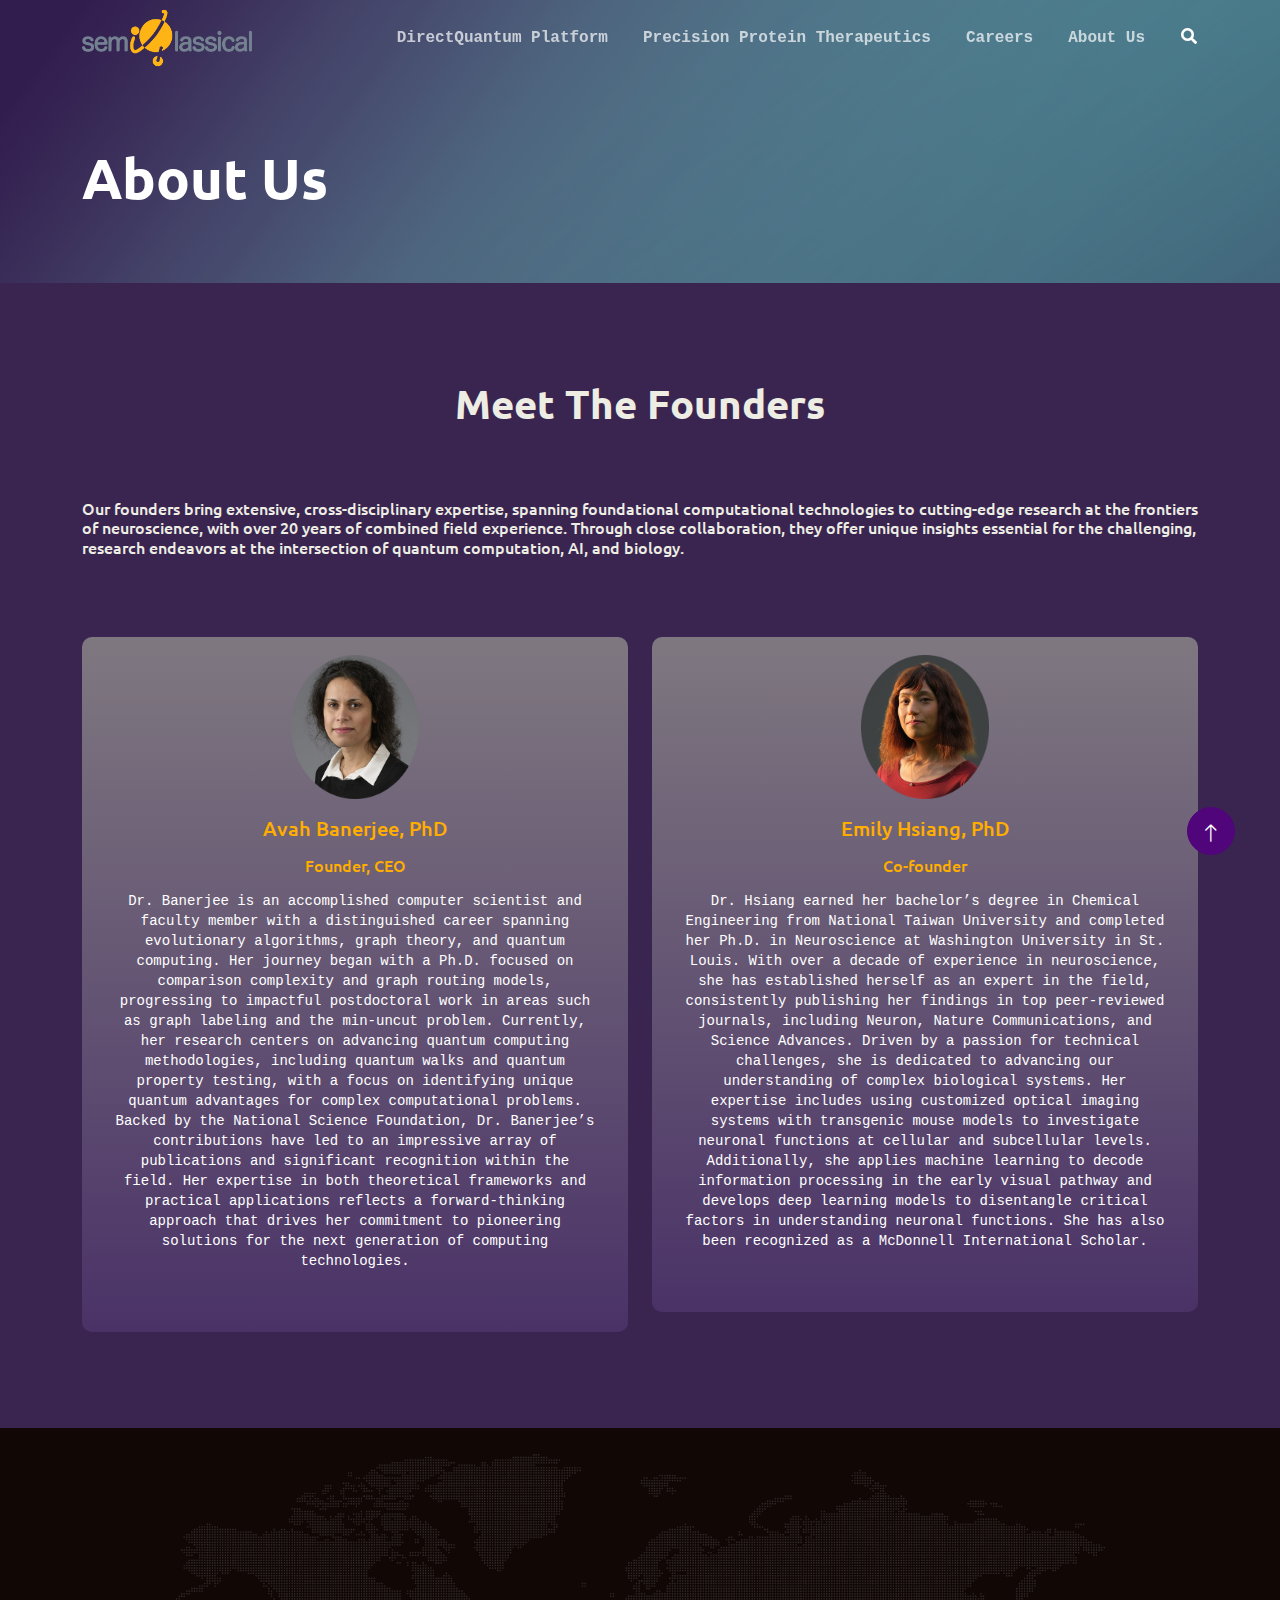
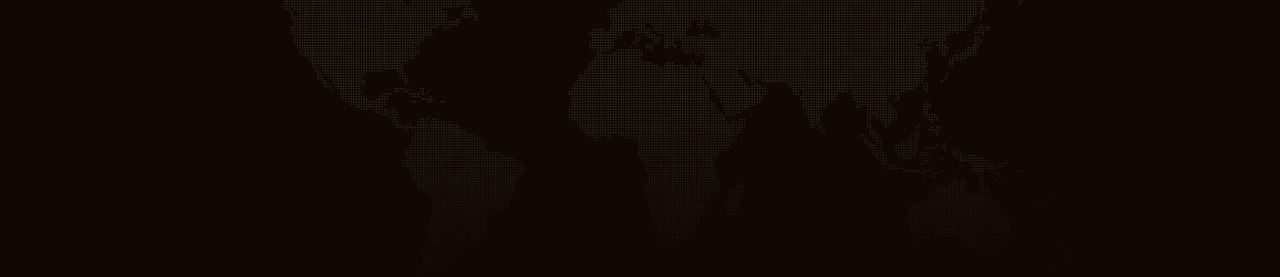
==== about-us.html @ e27726b1 "many changes" ====
<!DOCTYPE html>
<html lang="en">

<head>
    <meta charset="utf-8">
    <title>semiqlassical - about us</title>
    <meta content="width=device-width, initial-scale=1.0" name="viewport">
    <meta content="" name="keywords">
    <meta content="" name="description">

    <!-- Favicon -->
    <link href="img/favicon.ico" rel="icon">

    <!-- Google Web Fonts -->
    <link rel="preconnect" href="https://fonts.googleapis.com">
    <link rel="preconnect" href="https://fonts.gstatic.com" crossorigin>
    <link href="https://fonts.googleapis.com/css2?family=Open+Sans:wght@400;600&family=Ubuntu:wght@500;700&display=swap"
        rel="stylesheet">

    <!-- Icon Font Stylesheet -->
    <link href="https://cdnjs.cloudflare.com/ajax/libs/font-awesome/5.10.0/css/all.min.css" rel="stylesheet">
    <link href="https://cdn.jsdelivr.net/npm/bootstrap-icons@1.4.1/font/bootstrap-icons.css" rel="stylesheet">

    <!-- Libraries Stylesheet -->
    <link href="lib/animate/animate.min.css" rel="stylesheet">
    <link href="lib/owlcarousel/assets/owl.carousel.min.css" rel="stylesheet">

    <!-- Customized Bootstrap Stylesheet -->
    <link href="css/bootstrap.min.css" rel="stylesheet">

    <!-- Template Stylesheet -->
    <link href="css/style.css" rel="stylesheet">
    <link href="css/custom.css" rel="stylesheet">
</head>

<body>
    <!-- Spinner Start -->
    <div id="spinner"
        class="show bg-white position-fixed translate-middle w-100 vh-100 top-50 start-50 d-flex align-items-center justify-content-center">
        <div class="spinner-grow text-primary" style="width: 3rem; height: 3rem;" role="status">
            <span class="sr-only">Loading...</span>
        </div>
    </div>
    <!-- Spinner End -->


    <!-- Navbar Start -->
    <div class="container-fluid sticky-top">
        <div class="container navbar-contain-padding">
            <nav class="navbar navbar-expand-lg navbar-dark p-0">
                <a href="index.html" class="navbar-brand">
                    <img src="img/logo.png" alt="Brand Logo" style="height: 80px;">
                </a>
                <button type="button" class="navbar-toggler ms-auto me-0" data-bs-toggle="collapse"
                    data-bs-target="#navbarCollapse">
                    <span class="navbar-toggler-icon"></span>
                </button>
                <div class="collapse navbar-collapse" id="navbarCollapse">
                    <div class="navbar-nav ms-auto">
                        <a href="directquantum-platform.html" class="nav-item nav-link">DirectQuantum Platform</a>
                        <a href="ppt.html" class="nav-item nav-link">Precision Protein Therapeutics</a>
                        <a href="careers.html" class="nav-item nav-link">Careers</a>
                        <a href="about-us.html" class="nav-item nav-link">About Us</a>
                    </div>
                    <butaton type="button" class="btn text-white p-0 d-none d-lg-block" data-bs-toggle="modal"
                        data-bs-target="#searchModal"><i class="fa fa-search"></i></butaton>
                </div>
            </nav>
        </div>
    </div>
    <!-- Navbar End -->


    <!-- Hero Start -->
    <div class="container-fluid pt-5 bg-primary hero-header">
        <div class="container pt-5">
            <div class="row g-5 pt-5">
                <div class="col-lg-6 align-self-center text-center text-lg-start mb-lg-5">
                    <h1 class="display-4 text-white mb-4 animated slideInRight">About Us</h1>
                    <!--<nav aria-label="breadcrumb">
                        <ol class="breadcrumb justify-content-center justify-content-lg-start mb-0">
                            <li class="breadcrumb-item"><a class="text-white" href="#">Home</a></li>
                            <li class="breadcrumb-item"><a class="text-white" href="#">Pages</a></li>
                            <li class="breadcrumb-item text-white active" aria-current="page">About Us</li>
                        </ol>
                    </nav>-->
                </div>
                
                <!--<div class="col-lg-6 align-self-end text-center text-lg-end">
                    <img class="img-fluid" src="img/hero-img.png" alt="" style="max-height: 300px;">
                </div>-->
                
            </div>
        </div>
    </div>
    <!-- Hero End -->

    


    <!-- Full Screen Search Start -->
    <div class="modal fade" id="searchModal" tabindex="-1">
        <div class="modal-dialog modal-fullscreen">
            <div class="modal-content" style="background: rgba(20, 24, 62, 0.7);">
                <div class="modal-header border-0">
                    <button type="button" class="btn btn-square bg-white btn-close" data-bs-dismiss="modal"
                        aria-label="Close"></button>
                </div>
                <div class="modal-body d-flex align-items-center justify-content-center">
                    <div class="input-group" style="max-width: 600px;">
                        <input type="text" class="form-control bg-transparent border-light p-3"
                            placeholder="Type search keyword">
                        <button class="btn btn-light px-4"><i class="bi bi-search"></i></button>
                    </div>
                </div>
            </div>
        </div>
    </div>
    <!-- Full Screen Search End -->

    <!--
    <div class="container-fluid bg-primary py-5">
        <div class="container">
            <div class="row g-5 align-items-center">
                <h1 class="text-white mb-4">Let's subscribe the newsletter</h1>
            </div>
        </div> 
    </div>
    -->


    <!-- About Start 
    <div class="container-fluid bg-light py-5">
        <div class="container py-5">
            <div class="row g-5 align-items-center">
                <h1 class="text-black mb-4 text-intro-align-center">Meet The Founders</h1>
                <p class="mb-4">Our founders bring extensive, cross-disciplinary expertise, spanning foundational computational technologies to cutting-edge research at the frontiers of neuroscience, with over 20 years of combined field experience. Through close collaboration, they offer unique insights essential for the challenging, research endeavors at the intersection of quantum computation, AI, and biology.</p>
            </div>
            <div class="row g-5 align-items-center">
                    <div class="col-lg-6 wow fadeIn " data-wow-delay="0.2s">
                        <div class="team-item text-md-center rounded bg-white about-us-padding">
                            <img class="img-fluid rounded-circle p-5 img-max-width" src="img/ab.jpg">
                            <h5 class="mb-0">Avah Banerjee, PhD</h5>
                            <h6 class="mb-0">Founder & CEO <br></h6>
                            <p><br>Dr. Banerjee is an accomplished computer scientist and faculty member with a distinguished career spanning evolutionary algorithms, graph theory, and quantum computing. Her journey began with a Ph.D. focused on comparison complexity and graph routing models, progressing to impactful postdoctoral work in areas such as graph labeling and the min-uncut problem. Currently, her research centers on advancing quantum computing methodologies, including quantum walks and quantum property testing, with a focus on identifying unique quantum advantages for complex computational problems. Backed by the National Science Foundation, Dr. Banerjee’s contributions have led to an impressive array of publications and significant recognition within the field. Her expertise in both theoretical frameworks and practical applications reflects a forward-thinking approach that drives her commitment to pioneering solutions for the next generation of computing technologies.<br><br></p>
                        </div>
                    </div>
                    <div class="col-lg-6 wow fadeIn " data-wow-delay="0.2s">
                        <div class="team-item text-md-center rounded bg-white about-us-padding">
                            <img class="img-fluid rounded-circle p-5 img-max-width" src="img/eh.jpg" alt="">
                            <h5 class="mb-0">Emily Hsiang, PhD </h5>
                            <h6 class="mb-0">Co-founder<br> </h6>
                            <p><br>Dr. Hsiang earned her bachelor’s degree in Chemical Engineering from National Taiwan University and completed her Ph.D. in Neuroscience at Washington University in St. Louis. With over a decade of experience in neuroscience, she has established herself as an expert in the field, consistently publishing her findings in top peer-reviewed journals, including Neuron, Nature Communications, and Science Advances. Driven by a passion for technical challenges, she is dedicated to advancing our understanding of complex biological systems. Her expertise includes using customized optical imaging systems with transgenic mouse models to investigate neuronal functions at cellular and subcellular levels. Additionally, she applies machine learning to decode information processing in the early visual pathway and develops deep learning models to disentangle critical factors in understanding neuronal functions. She has also been recognized as a McDonnell International Scholar. <br><br></p>
                        </div>
                    </div>
                <div class="col-md-7 wow fadeIn" data-wow-delay="0.5s">
                    <div class="btn btn-sm border rounded-pill text-primary px-3 mb-3">About Us</div>
                    <h1 class="mb-4">      <br> <br></h1>
                    <p class="mb-4">Dr. Banerjee is an accomplished computer scientist and faculty member with a distinguished career spanning evolutionary algorithms, graph theory, and quantum computing. Her journey began with a Ph.D. focused on comparison complexity and graph routing models, progressing to impactful postdoctoral work in areas such as graph labeling and the min-uncut problem. Currently, her research centers on advancing quantum computing methodologies, including quantum walks and quantum property testing, with a focus on identifying unique quantum advantages for complex computational problems. Backed by the National Science Foundation, Dr. Banerjee’s contributions have led to an impressive array of publications and significant recognition within the field. Her expertise in both theoretical frameworks and practical applications reflects a forward-thinking approach that drives her commitment to pioneering solutions for the next generation of computing technologies.</p>
                    <p class="mb-4">Aliqu diam amet diam et eos labore. Clita erat ipsum et lorem et sit, sed stet no
                        labore lorem sit. Sanctus clita duo justo et tempor.</p>
                   
                    <div class="row g-3">
                        <div class="col-sm-6">
                            <h6 class="mb-3"><i class="fa fa-check text-primary me-2"></i>Award Winning</h6>
                            <h6 class="mb-0"><i class="fa fa-check text-primary me-2"></i>Professional Staff</h6>
                        </div>
                        <div class="col-sm-6">
                            <h6 class="mb-3"><i class="fa fa-check text-primary me-2"></i>24/7 Support</h6>
                            <h6 class="mb-0"><i class="fa fa-check text-primary me-2"></i>Fair Prices</h6>
                        </div>
                    </div>
                    <div class="d-flex align-items-center mt-4">
                        <a class="btn btn-primary rounded-pill px-4 me-3" href="">Read More</a>
                        <a class="btn btn-outline-primary btn-square me-3" href=""><i class="fab fa-facebook-f"></i></a>
                        <a class="btn btn-outline-primary btn-square me-3" href=""><i class="fab fa-twitter"></i></a>
                        <a class="btn btn-outline-primary btn-square me-3" href=""><i class="fab fa-instagram"></i></a>
                        <a class="btn btn-outline-primary btn-square" href=""><i class="fab fa-linkedin-in"></i></a>
                    </div>
                    
                </div>
            </div>
            
            <div class="row g-5 align-items-center margin-box-top">
                <div class="col-md-3 align-self-end text-center text-md-center wow fadeIn team-item rounded bg-white" data-wow-delay="0.5s">
                <div class="col-md-5 wow fadeIn team-item text-md-center rounded bg-white" data-wow-delay="0.2s">
                    <div class="">
                        <img class="img-fluid rounded-circle p-4 img-max-width" src="img/eh.jpg" alt="">
                        <h5 class="mb-0">Emily Hsiang, PhD </h5>
                        <h6 class="mb-0">Founder<br> </h6>
                        <small><br>Dr. Hsiang earned her bachelor’s degree in Chemical Engineering from National Taiwan University and completed her Ph.D. in Neuroscience at Washington University in St. Louis. With over a decade of experience in neuroscience, she has established herself as an expert in the field, consistently publishing her findings in top peer-reviewed journals, including Neuron, Nature Communications, and Science Advances. Driven by a passion for technical challenges, she is dedicated to advancing our understanding of complex biological systems. Her expertise includes using customized optical imaging systems with transgenic mouse models to investigate neuronal functions at cellular and subcellular levels. Additionally, she applies machine learning to decode information processing in the early visual pathway and develops deep learning models to disentangle critical factors in understanding neuronal functions. She has also been recognized as a McDonnell International Scholar. <br><br></small>
                    </div>
                </div>
                
                <div class="col-md-7 align-self-center mb-md-5 pb-md-5 wow fadeIn" data-wow-delay="0.3s">
                    <h1 class="mb-4">We're Best in AI Industry with 10 Years of Experience</h1>
                    <p class="mb-4">Dr. Hsiang earned her bachelor’s degree in Chemical Engineering from National Taiwan University and completed her Ph.D. in Neuroscience at Washington University in St. Louis. With over a decade of experience in neuroscience, she has established herself as an expert in the field, consistently publishing her findings in top peer-reviewed journals, including Neuron, Nature Communications, and Science Advances. Driven by a passion for technical challenges, she is dedicated to advancing our understanding of complex biological systems. Her expertise includes using customized optical imaging systems with transgenic mouse models to investigate neuronal functions at cellular and subcellular levels. Additionally, she applies machine learning to decode information processing in the early visual pathway and develops deep learning models to disentangle critical factors in understanding neuronal functions. She has also been recognized as a McDonnell International Scholar.</p>
                </div>
            </div>
        </div>
    </div>
     About End -->


    <!-- Feature Start
    <div class="container-fluid bg-primary bg-light py-5">
        <div class="container py-5">
            <div class="row g-5 align-items-center">
                <div class="col-md-3 align-self-end text-center text-md-center wow fadeIn team-item rounded bg-white" data-wow-delay="0.5s">
                <div class="col-md-3 wow fadeIn team-item text-md-center rounded bg-white" data-wow-delay="0.2s">
                    <div class="">
                        <img class="img-fluid rounded-circle p-4 img-max-width" src="img/eh.jpg" alt="">
                        <h5 class="mb-0">Emily Hsiang</h5>
                        <small>Founder </small>
                    </div>
                </div>
                <div class="col-md-7 align-self-center mb-md-5 pb-md-5 wow fadeIn" data-wow-delay="0.3s">
                    <h1 class="mb-4">We're Best in AI Industry with 10 Years of Experience</h1>
                    <p class="mb-4">Aliqu diam amet diam et eos labore. Clita erat ipsum et lorem et sit, sed
                        stet no labore lorem sit. Sanctus clita duo justo et tempor</p>
                    
                    <div class="d-flex align-items-center text-white mb-3">
                        <div class="btn-sm-square bg-white text-primary rounded-circle me-3">
                            <i class="fa fa-check"></i>
                        </div>
                        <span>Diam dolor diam ipsum et tempor sit</span>
                    </div>
                    <div class="row g-4 pt-3">
                        <div class="col-sm-6">
                            <div class="d-flex rounded p-3" style="background: rgba(256, 256, 256, 0.1);">
                                <i class="fa fa-home fa-3x text-white"></i>
                                <div class="ms-3">
                                    <h2 class="text-white mb-0" data-toggle="counter-up">9999</h2>
                                    <p class="text-white mb-0">Happy Clients</p>
                                </div>
                            </div>
                        </div>
                        <div class="col-sm-6">
                            <div class="d-flex rounded p-3" style="background: rgba(256, 256, 256, 0.1);">
                                <i class="fa fa-home fa-3x text-white"></i>
                                <div class="ms-3">
                                    <h2 class="text-white mb-0" data-toggle="counter-up">9999</h2>
                                    <p class="text-white mb-0">Project Complete</p>
                                </div>
                            </div>
                        </div>
                    </div>
                    
                </div>
                
            </div>
        </div>
    </div>
    Feature End -->


    <!-- Team Start
    <div class="container-fluid bg-light py-5">
        <div class="container py-5">
            <div class="row g-5 align-items-center">
                <div class="col-lg-5 wow fadeIn" data-wow-delay="0.1s">
                    <div class="btn btn-sm border rounded-pill text-primary px-3 mb-3">Our Team</div>
                    <h1 class="mb-4">Meet Our Experienced Team Members</h1>
                    <p class="mb-4">Tempor erat elitr rebum at clita. Diam dolor diam ipsum et tempor sit. Aliqu diam
                        amet diam et eos labore. Clita erat ipsum et lorem et sit, sed stet no labore lorem sit. Sanctus
                        clita duo justo et tempor eirmod magna dolore erat amet</p>
                    <a class="btn btn-primary rounded-pill px-4" href="">Read More</a>
                </div>
                <div class="col-lg-7">
                    <div class="row g-4">
                        <div class="col-md-4">
                            <div class="row g-4">
                                <div class="col-12 wow fadeIn" data-wow-delay="0.1s">
                                    <div class="team-item bg-white text-center rounded p-4 pt-0">
                                        <img class="img-fluid rounded-circle p-4" src="img/team-1.jpg" alt="">
                                        <h5 class="mb-0">Boris Johnson</h5>
                                        <small>Founder & CEO</small>
                                        <div class="d-flex justify-content-center mt-3">
                                            <a class="btn btn-square btn-primary m-1" href=""><i
                                                    class="fab fa-facebook-f"></i></a>
                                            <a class="btn btn-square btn-primary m-1" href=""><i
                                                    class="fab fa-twitter"></i></a>
                                            <a class="btn btn-square btn-primary m-1" href=""><i
                                                    class="fab fa-instagram"></i></a>
                                            <a class="btn btn-square btn-primary m-1" href=""><i
                                                    class="fab fa-linkedin-in"></i></a>
                                        </div>
                                    </div>
                                </div>
                                <div class="col-12 wow fadeIn" data-wow-delay="0.5s">
                                    <div class="team-item bg-white text-center rounded p-4 pt-0">
                                        <img class="img-fluid rounded-circle p-4" src="img/team-2.jpg" alt="">
                                        <h5 class="mb-0">Adam Crew</h5>
                                        <small>Executive Manager</small>
                                        <div class="d-flex justify-content-center mt-3">
                                            <a class="btn btn-square btn-primary m-1" href=""><i
                                                    class="fab fa-facebook-f"></i></a>
                                            <a class="btn btn-square btn-primary m-1" href=""><i
                                                    class="fab fa-twitter"></i></a>
                                            <a class="btn btn-square btn-primary m-1" href=""><i
                                                    class="fab fa-instagram"></i></a>
                                            <a class="btn btn-square btn-primary m-1" href=""><i
                                                    class="fab fa-linkedin-in"></i></a>
                                        </div>
                                    </div>
                                </div>
                            </div>
                        </div>
                        <div class="col-md-6 pt-md-4">
                            <div class="row g-4">
                                <div class="col-12 wow fadeIn" data-wow-delay="0.3s">
                                    <div class="team-item bg-white text-center rounded p-4 pt-0">
                                        <img class="img-fluid rounded-circle p-4" src="img/team-3.jpg" alt="">
                                        <h5 class="mb-0">Kate Winslet</h5>
                                        <small>Co Founder</small>
                                        <div class="d-flex justify-content-center mt-3">
                                            <a class="btn btn-square btn-primary m-1" href=""><i
                                                    class="fab fa-facebook-f"></i></a>
                                            <a class="btn btn-square btn-primary m-1" href=""><i
                                                    class="fab fa-twitter"></i></a>
                                            <a class="btn btn-square btn-primary m-1" href=""><i
                                                    class="fab fa-instagram"></i></a>
                                            <a class="btn btn-square btn-primary m-1" href=""><i
                                                    class="fab fa-linkedin-in"></i></a>
                                        </div>
                                    </div>
                                </div>
                                <div class="col-12 wow fadeIn" data-wow-delay="0.7s">
                                    <div class="team-item bg-white text-center rounded p-4 pt-0">
                                        <img class="img-fluid rounded-circle p-4" src="img/team-4.jpg" alt="">
                                        <h5 class="mb-0">Cody Gardner</h5>
                                        <small>Project Manager</small>
                                        <div class="d-flex justify-content-center mt-3">
                                            <a class="btn btn-square btn-primary m-1" href=""><i
                                                    class="fab fa-facebook-f"></i></a>
                                            <a class="btn btn-square btn-primary m-1" href=""><i
                                                    class="fab fa-twitter"></i></a>
                                            <a class="btn btn-square btn-primary m-1" href=""><i
                                                    class="fab fa-instagram"></i></a>
                                            <a class="btn btn-square btn-primary m-1" href=""><i
                                                    class="fab fa-linkedin-in"></i></a>
                                        </div>
                                    </div>
                                </div>
                            </div>
                        </div>
                    </div>
                </div>
            </div>
        </div>
    </div>
    Team End -->
    <!-- Service Start -->
        <div class="container-fluid index-bg-match-dark py-5">
            <div class="container py-5">
                <div class="row g-5 align-items-center">
                    <h1 class="text-black mb-4 text-intro-align-center">Meet The Founders</h1>
                    <h6 class="mb-4">Our founders bring extensive, cross-disciplinary expertise, spanning foundational computational technologies to cutting-edge research at the frontiers of neuroscience, with over 20 years of combined field experience. Through close collaboration, they offer unique insights essential for the challenging, research endeavors at the intersection of quantum computation, AI, and biology.<h6>
                </div>
                <div class="row g-5 align-items-center">
                    <!--
                    <div class="col-lg-5 wow fadeIn" data-wow-delay="0.1s">
                        <div class="btn btn-sm border rounded-pill text-primary px-3 mb-3">Our Services</div>
                        <h1 class="mb-4">hello Excellent AI Solutions for Your Business</h1>
                        <p class="mb-4">Tempor erat elitr rebum at clita. Diam dolor diam ipsum et tempor sit. Aliqu diam
                            amet diam et eos labore. Clita erat ipsum et lorem et sit, sed stet no labore lorem sit. Sanctus
                            clita duo justo et tempor eirmod magna dolore erat amet</p>
                        <a class="btn btn-primary rounded-pill px-4" href="">Read More</a>
                    </div>-->
                    <div class=""> 
                        <!--<div class="btn btn-sm border rounded-pill text-white px-3 mb-3">Our Core Mission</div>-->
                        <div class="row g-4">
                            <div class="col-md-6">
                                <div class="row g-4">
                                    <div class="col-12 wow fadeIn" data-wow-delay="0.5s">
                                        <div class="bio-service-item d-flex flex-column justify-content-center text-center rounded">
                                            <div class="bio-service-icon btn-square">
                                                <!--<i class="fa fa-react fa-2x" style="color: #ffaa00;"></i>-->
                                                <img src="img/ab-cropped.png" alt="Atom Icon" style="width: 8em; height: 9em;">
                                            </div>
                                            <br>
                                            <a href="http://www.avahbanerjee.com" target="_blank">
                                                <h5 class="mb-3 text-logo-yellow">Avah Banerjee, PhD</h5>
                                            </a>
                                            <h6 class="mb-3 text-logo-yellow">Founder, CEO</h6>
                                            <p class="text-white">Dr. Banerjee is an accomplished computer scientist and faculty member with a distinguished career spanning evolutionary algorithms, graph theory, and quantum computing. Her journey began with a Ph.D. focused on comparison complexity and graph routing models, progressing to impactful postdoctoral work in areas such as graph labeling and the min-uncut problem. Currently, her research centers on advancing quantum computing methodologies, including quantum walks and quantum property testing, with a focus on identifying unique quantum advantages for complex computational problems. Backed by the National Science Foundation, Dr. Banerjee’s contributions have led to an impressive array of publications and significant recognition within the field. Her expertise in both theoretical frameworks and practical applications reflects a forward-thinking approach that drives her commitment to pioneering solutions for the next generation of computing technologies.</p>
                                            <!--<a class="btn px-3 mt-auto mx-auto" href="">Read More</a>-->
                                        </div>
                                    </div>
                                    <!--
                                    <div class="col-12 wow fadeIn" data-wow-delay="0.5s">
                                        <div class="bio-service-item d-flex flex-column justify-content-center text-center rounded">
                                            <div class="bio-service-icon btn-square">
                                                <i class="fa fa-react fa-2x" style="color: #ffaa00;"></i>
                                                <img src="img/ab-cropped.png" alt="Atom Icon" style="width: 8em; height: 9em;">
                                            </div>
                                            <br>
                                            <a href="http://www.avahbanerjee.com" target="_blank">
                                                <h5 class="mb-3 text-logo-yellow">Avah Banerjee, PhD</h5>
                                            </a>
                                            <h6 class="mb-3 text-logo-yellow">Founder, CEO</h6>
                                            <p class="text-white">Dr. Banerjee is an accomplished computer scientist and faculty member with a distinguished career spanning evolutionary algorithms, graph theory, and quantum computing. Her journey began with a Ph.D. focused on comparison complexity and graph routing models, progressing to impactful postdoctoral work in areas such as graph labeling and the min-uncut problem. Currently, her research centers on advancing quantum computing methodologies, including quantum walks and quantum property testing, with a focus on identifying unique quantum advantages for complex computational problems. Backed by the National Science Foundation, Dr. Banerjee’s contributions have led to an impressive array of publications and significant recognition within the field. Her expertise in both theoretical frameworks and practical applications reflects a forward-thinking approach that drives her commitment to pioneering solutions for the next generation of computing technologies.</p>
                                            <a class="btn px-3 mt-auto mx-auto" href="">Read More</a>
                                        </div>
                                    </div>-->
                                </div>
                            </div>
                            <div class="col-md-6">
                                <div class="row g-4">
                                    <div class="col-12 wow fadeIn" data-wow-delay="0.5s">
                                        <div class="bio-service-item d-flex flex-column justify-content-center text-center rounded">
                                            <div class="bio-service-icon btn-square">
                                                <!--<i class="fa fa-react fa-2x" style="color: #ffaa00;"></i>-->
                                                <img src="img/eh-cropped.png" alt="Atom Icon" style="width: 8em; height: 9em;">
                                            </div>
                                            <br>
                                            <a href="http://www.avahbanerjee.com" target="_blank">
                                                <h5 class="mb-3 text-logo-yellow">Emily Hsiang, PhD</h5>
                                            </a>
                                            <h6 class="mb-3 text-logo-yellow">Co-founder</h6>
                                            <p class="text-white">Dr. Hsiang earned her bachelor’s degree in Chemical Engineering from National Taiwan University and completed her Ph.D. in Neuroscience at Washington University in St. Louis. With over a decade of experience in neuroscience, she has established herself as an expert in the field, consistently publishing her findings in top peer-reviewed journals, including Neuron, Nature Communications, and Science Advances. Driven by a passion for technical challenges, she is dedicated to advancing our understanding of complex biological systems. Her expertise includes using customized optical imaging systems with transgenic mouse models to investigate neuronal functions at cellular and subcellular levels. Additionally, she applies machine learning to decode information processing in the early visual pathway and develops deep learning models to disentangle critical factors in understanding neuronal functions. She has also been recognized as a McDonnell International Scholar.</p>
                                            <!--<a class="btn px-3 mt-auto mx-auto" href="">Read More</a>-->
                                        </div>
                                    </div>
                                    <!--
                                    <div class="col-12 wow fadeIn" data-wow-delay="0.5s">
                                        <div class="service-item d-flex flex-column justify-content-center text-center rounded">
                                            <div class="service-icon btn-square">
                                                <i class="fa fa-brain fa-2x" style="color: #ffaa00;"></i>
                                            </div>
                                            <h5 class="mb-3 text-logo-yellow">Enabling tomorrow needs a workplace made for tomorrow</h5>
                                            <p class="text-white">We believe that to stay ahead as an organization in frontier tech, the people who build our solutions are at the core of our constant drive to push the state of the art. At Semiqlassical, we’re creating a 21st-century workplace through a unique culture of decision-making, resource sharing, and inclusive hiring practices.   </p>
                                            <a class="btn px-3 mt-auto mx-auto" href="">Read More</a>
                                        </div>
                                    </div>-->
                                </div>
                            </div>
                        </div>
                    </div>
                </div>
            </div>
        </div>
    <!-- Service End -->

    <!-- Newsletter Start -->
    <!--
    <div class="container-fluid bg-primary newsletter py-5">
        <div class="container">
            <div class="row g-5 align-items-center">
                <div class="col-md-5 ps-lg-0 pt-5 pt-md-0 text-start wow fadeIn" data-wow-delay="0.3s">
                    <img class="img-fluid" src="img/newsletter.png" alt="">
                </div>
                <div class="col-md-7 py-5 newsletter-text wow fadeIn" data-wow-delay="0.5s">
                    <div class="btn btn-sm border rounded-pill text-white px-3 mb-3">Newsletter</div>
                    <h1 class="text-white mb-4">Let's subscribe the newsletter</h1>
                    <div class="position-relative w-100 mt-3 mb-2">
                        <input class="form-control border-0 rounded-pill w-100 ps-4 pe-5" type="text"
                            placeholder="Enter Your Email" style="height: 48px;">
                        <button type="button" class="btn shadow-none position-absolute top-0 end-0 mt-1 me-2"><i
                                class="fa fa-paper-plane text-primary fs-4"></i></button>
                    </div>
                    <small class="text-white-50">Diam sed sed dolor stet amet eirmod</small>
                </div>
            </div>
        </div>
    </div>
    -->
    <!-- Newsletter End -->


    <!-- Footer Start -->
    <div class="container-fluid bg-dark text-white-50 footer pt-5">
        <div class="container py-5">
            <div class="row g-5">
                <div class="col-md-6 col-lg-3 wow fadeIn" data-wow-delay="0.1s">
                    <a href="index.html" class="d-inline-block mb-3">
                        <h1 class="text-white">AI<span class="text-primary">.</span>Tech</h1>
                    </a>
                    <p class="mb-0">Tempor erat elitr rebum at clita. Diam dolor diam ipsum et tempor sit. Aliqu diam
                        amet diam et eos labore. Clita erat ipsum et lorem et sit, sed stet no labore lorem sit. Sanctus
                        clita duo justo et tempor</p>
                </div>
                <div class="col-md-6 col-lg-3 wow fadeIn" data-wow-delay="0.3s">
                    <h5 class="text-white mb-4">Get In Touch</h5>
                    <p><i class="fa fa-map-marker-alt me-3"></i>123 Street, New York, USA</p>
                    <p><i class="fa fa-phone-alt me-3"></i>+012 345 67890</p>
                    <p><i class="fa fa-envelope me-3"></i>info@example.com</p>
                    <div class="d-flex pt-2">
                        <a class="btn btn-outline-light btn-social" href=""><i class="fab fa-twitter"></i></a>
                        <a class="btn btn-outline-light btn-social" href=""><i class="fab fa-facebook-f"></i></a>
                        <a class="btn btn-outline-light btn-social" href=""><i class="fab fa-youtube"></i></a>
                        <a class="btn btn-outline-light btn-social" href=""><i class="fab fa-instagram"></i></a>
                        <a class="btn btn-outline-light btn-social" href=""><i class="fab fa-linkedin-in"></i></a>
                    </div>
                </div>
                <div class="col-md-6 col-lg-3 wow fadeIn" data-wow-delay="0.5s">
                    <h5 class="text-white mb-4">Popular Link</h5>
                    <a class="btn btn-link" href="">About Us</a>
                    <a class="btn btn-link" href="">Contact Us</a>
                    <a class="btn btn-link" href="">Privacy Policy</a>
                    <a class="btn btn-link" href="">Terms & Condition</a>
                    <a class="btn btn-link" href="">Career</a>
                </div>
                <div class="col-md-6 col-lg-3 wow fadeIn" data-wow-delay="0.7s">
                    <h5 class="text-white mb-4">Our Services</h5>
                    <a class="btn btn-link" href="">Robotic Automation</a>
                    <a class="btn btn-link" href="">Machine learning</a>
                    <a class="btn btn-link" href="">Predictive Analysis</a>
                    <a class="btn btn-link" href="">Data Science</a>
                    <a class="btn btn-link" href="">Robot Technology</a>
                </div>
            </div>
        </div>
        <div class="container wow fadeIn" data-wow-delay="0.1s">
            <div class="copyright">
                <div class="row">
                    <div class="col-md-6 text-center text-md-start mb-3 mb-md-0">
                        &copy; <a class="border-bottom" href="#">Your Site Name</a>, All Right Reserved.

                        <!--/*** This template is free as long as you keep the footer author’s credit link/attribution link/backlink. If you'd like to use the template without the footer author’s credit link/attribution link/backlink, you can purchase the Credit Removal License from "https://htmlcodex.com/credit-removal". Thank you for your support. ***/-->
                        Designed By <a class="border-bottom" href="https://htmlcodex.com">HTML Codex</a>
                    </div>
                    <div class="col-md-6 text-center text-md-end">
                        <div class="footer-menu">
                            <a href="">Home</a>
                            <a href="">Cookies</a>
                            <a href="">Help</a>
                            <a href="">FAQs</a>
                        </div>
                    </div>
                </div>
            </div>
        </div>
    </div>
    <!-- Footer End -->


    <!-- Back to Top -->
    <a href="#" class="btn btn-lg btn-primary btn-lg-square back-to-top pt-2"><i class="bi bi-arrow-up"></i></a>


    <!-- JavaScript Libraries -->
    <script src="https://ajax.googleapis.com/ajax/libs/jquery/3.6.1/jquery.min.js"></script>
    <script src="https://cdn.jsdelivr.net/npm/bootstrap@5.0.0/dist/js/bootstrap.bundle.min.js"></script>
    <script src="lib/wow/wow.min.js"></script>
    <script src="lib/easing/easing.min.js"></script>
    <script src="lib/waypoints/waypoints.min.js"></script>
    <script src="lib/counterup/counterup.min.js"></script>
    <script src="lib/owlcarousel/owl.carousel.min.js"></script>

    <!-- Template Javascript -->
    <script src="js/main.js"></script>
</body>

</html>
---- css/style.css ----
/********** Template CSS **********/
:root {
    --primary: #1363C6;
    --secondary: #15ACE1;
    --light: #F4F7FE;
    --dark: #14183E;
    --bg-teal: #0d7794;
}


/*** Spinner ***/
#spinner {
    opacity: 0;
    visibility: hidden;
    transition: opacity .5s ease-out, visibility 0s linear .5s;
    z-index: 99999;
}

#spinner.show {
    transition: opacity .5s ease-out, visibility 0s linear 0s;
    visibility: visible;
    opacity: 1;
}

.back-to-top {
    position: fixed;
    display: none;
    right: 45px;
    bottom: 45px;
    z-index: 99;
}


/*** Heading ***/
h1,
h2,
h3,
.fw-bold {
    font-weight: 700 !important;
}

h4,
h5,
h6,
.fw-medium {
    font-weight: 500 !important;
}


/*** Button ***/
.btn {
    font-weight: 500;
    transition: .5s;
}

.btn-square {
    width: 38px;
    height: 38px;
}

.btn-sm-square {
    width: 32px;
    height: 32px;
}

.btn-lg-square {
    width: 48px;
    height: 48px;
}

.btn-square,
.btn-sm-square,
.btn-lg-square {
    padding: 0;
    display: flex;
    align-items: center;
    justify-content: center;
    font-weight: normal;
    border-radius: 50px;
}


/*** Navbar ***/
.sticky-top {
    top: -150px;
    transition: .5s;
}

.navbar {
    padding: 11px 0 !important;
    height: 75px;
}

.navbar .navbar-nav .nav-link {
    margin-right: 35px;
    padding: 0;
    color: rgba(255, 255, 255, .7);
    outline: none;
}

.navbar .navbar-nav .nav-link:hover,
.navbar .navbar-nav .nav-link.active {
    color: rgba(255, 255, 255, 1);
}

.navbar .dropdown-toggle::after {
    border: none;
    content: "\f107";
    font-family: "Font Awesome 5 Free";
    font-weight: 900;
    vertical-align: middle;
    margin-left: 8px;
}

/*** media background color was background: var(--primary) ***/
@media (max-width: 991.98px) {
    .navbar .navbar-nav {
        padding: 0 15px;
        background-color: rgba(101,104,133,0.5);
        backdrop-filter: blur(25px);
    }

    .navbar .navbar-nav .nav-link  {
        margin-right: 0;
        padding: 10px 0;
    }
}

@media (min-width: 992px) {
    .navbar .nav-item .dropdown-menu {
        display: block;
        border: none;
        margin-top: 0;
        top: 150%;
        opacity: 0;
        visibility: hidden;
        transition: .5s;
    }

    .navbar .nav-item:hover .dropdown-menu {
        top: 100%;
        visibility: visible;
        transition: .5s;
        opacity: 1;
    }
}


/*** Hero Header ***/
.hero-header {
    margin-top: -95px;
    background: url(../img/bg-hero.png) center center no-repeat;
    background-size: cover;
}

.hero-header .breadcrumb-item+.breadcrumb-item::before {
    color: var(--light);
}


/*** Section Title ***/
.section-title::before {
    position: absolute;
    content: "";
    width: 45px;
    height: 4px;
    bottom: 0;
    left: 0;
    background: var(--dark);
}

.section-title::after {
    position: absolute;
    content: "";
    width: 4px;
    height: 4px;
    bottom: 0;
    left: 50px;
    background: var(--dark);
}

.section-title.text-center::before {
    left: 50%;
    margin-left: -25px;
}

.section-title.text-center::after {
    left: 50%;
    margin-left: 25px;
}

.section-title h6::before,
.section-title h6::after {
    position: absolute;
    content: "";
    width: 10px;
    height: 10px;
    top: 2px;
    left: 0;
    background: rgba(33, 66, 177, .5);
}

.section-title h6::after {
    top: 5px;
    left: 3px;
}


/*** About ***/
.about-img {
    position: relative;
    overflow: hidden;
}

.about-img::after {
    position: absolute;
    content: "";
    width: 100%;
    height: 100%;
    top: 0;
    left: 0;
    background: url(../img/bg-about-img.png) top left no-repeat;
    background-size: contain;
}


/*** Service ***/
.service-item {
    position: relative;
    padding: 45px 30px;
    background: #103543;
    transition: .5s;
}

.service-item:hover {
    background: var(--bg-teal);
}

.service-item .service-icon {
    margin: 0 auto 20px auto;
    width: 90px;
    height: 90px;
    color: var(--primary);
    background: rgba(232, 9, 39, 0.025); /* var(--light);*/
    transition: .5s;
}

.service-item:hover .service-icon {
    background: rgba(232, 9, 39, 0.025);
}

.service-item h5,
.service-item p {
    transition: .5s;
}

.service-item:hover h5,
.service-item:hover p {
    color: #FFFFFF;
}

.service-item a.btn {
    position: relative;
    display: flex;
    color: var(--primary);
    transition: .5s;
    z-index: 1;
}

.service-item:hover a.btn {
    color: var(--primary);
}

.service-item a.btn::before {
    position: absolute;
    content: "";
    width: 35px;
    height: 35px;
    top: 0;
    left: 0;
    border-radius: 35px;
    background: var(--light);
    transition: .5s;
    z-index: -1;
}

.service-item:hover a.btn::before {
    width: 100%;
    background: var(--light);
}


/*** Feature ***/
.feature {
    background: url(../img/bg-hero.png) center center no-repeat;
    background-size: cover;
}


/*** Newsletter ***/
.newsletter {
    background: url(../img/bg-hero.png) center center no-repeat;
    background-size: cover;
}

@media (min-width: 992px) {
    .newsletter .container {  /*** remove .container ***/
        max-width: 100% !important;
    }

    .newsletter .newsletter-text  {
        padding-right: calc(((100% - 960px) / 2) + .75rem);
    }
}

@media (min-width: 1200px) {
    .newsletter .newsletter-text  {
        padding-right: calc(((100% - 1140px) / 2) + .75rem);
    }
}

@media (min-width: 1400px) {
    .newsletter .newsletter-text  {
        padding-right: calc(((100% - 1320px) / 2) + .75rem);
    }
}


/*** Case Study ***/
.case-item img {
    transition: .5s;
}
  
.case-item:hover img {
    transform: scale(1.2);
}
  
.case-overlay {
    position: absolute;
    padding: 30px;
    width: 100%;
    height: 100%;
    top: 0;
    left: 0;
    display: flex;
    flex-direction: column;
    align-items: flex-start;
    justify-content: flex-start;
    background: linear-gradient(rgba(20, 24, 62, 0), var(--dark));
    z-index: 1;
}

.case-overlay small {
    display: inline-block;
    padding: 3px 15px;
    color: #FFFFFF;
    background: rgba(20, 24, 62, .7);
    border-radius: 25px;
    margin-bottom: 15px;
}

.case-overlay span.btn:hover {
    color: var(--primary);
    background: #FFFFFF;
    border-color: #FFFFFF;
}


/*** FAQs ***/
.accordion .accordion-item {
    border: none;
    margin-bottom: 15px;
}

.accordion .accordion-button {
    background: var(--light);
    border-radius: 2px;
}

.accordion .accordion-button:not(.collapsed) {
    color: #FFFFFF;
    background: var(--primary);
    box-shadow: none;
}

.accordion .accordion-button:not(.collapsed)::after {
    background-image: url("data:image/svg+xml,%3csvg xmlns='http://www.w3.org/2000/svg' viewBox='0 0 16 16' fill='%23fff'%3e%3cpath fill-rule='evenodd' d='M1.646 4.646a.5.5 0 0 1 .708 0L8 10.293l5.646-5.647a.5.5 0 0 1 .708.708l-6 6a.5.5 0 0 1-.708 0l-6-6a.5.5 0 0 1 0-.708z'/%3e%3c/svg%3e");
}

.accordion .accordion-body {
    padding: 15px 0 0 0;
}


/*** Testimonial ***/
.testimonial-carousel {
    position: relative;
}

.testimonial-carousel .owl-nav {
    position: absolute;
    width: 40px;
    height: 100%;
    top: calc(50% - 50px);
    left: -21px;
    display: flex;
    flex-direction: column;
    align-items: center;
}

.testimonial-carousel .owl-nav .owl-prev,
.testimonial-carousel .owl-nav .owl-next {
    margin: 5px 0;
    width: 40px;
    height: 40px;
    display: flex;
    align-items: center;
    justify-content: center;
    color: var(--primary);
    background: #FFFFFF;
    border: 1px solid var(--primary);
    border-radius: 40px;
    font-size: 18px;
    transition: .5s;
}

.testimonial-carousel .owl-nav .owl-prev:hover,
.testimonial-carousel .owl-nav .owl-next:hover {
    background: var(--primary);
    color: #FFFFFF;
}

.testimonial-carousel .owl-dots {
    margin-top: 35px;
    margin-left: 3rem;
}

.testimonial-carousel .owl-dot {
    position: relative;
    display: inline-block;
    margin-right: 10px;
    width: 15px;
    height: 15px;
    background: #FFFFFF;
    border: 1px solid var(--primary);
    border-radius: 15px;
    transition: .5s;
}

.testimonial-carousel .owl-dot.active {
    width: 30px;
    background: var(--primary);
}


/*** Team ***/
.team-item {
    transition: .5s;
    border: 1px solid transparent;
    transition: .5s;
}

.team-item:hover {

    border-color: var(--primary);
}


/*** Footer ***/
.footer {
    background: url(../img/footer.png) center center no-repeat;
    background-size: contain;
}

.footer .btn.btn-social {
    margin-right: 5px;
    width: 40px;
    height: 40px;
    display: flex;
    align-items: center;
    justify-content: center;
    color: rgba(255,255,255,.5);
    border: 1px solid rgba(256, 256, 256, .1);
    border-radius: 40px;
    transition: .3s;
}

.footer .btn.btn-social:hover {
    color: var(--primary);
}

.footer .btn.btn-link {
    display: block;
    margin-bottom: 10px;
    padding: 0;
    text-align: left;
    color: rgba(255,255,255,.5);
    font-weight: normal;
    transition: .3s;
}

.footer .btn.btn-link:hover {
    color: #FFFFFF;
}

.footer .btn.btn-link::before {
    position: relative;
    content: "\f105";
    font-family: "Font Awesome 5 Free";
    font-weight: 900;
    margin-right: 10px;
}

.footer .btn.btn-link:hover {
    letter-spacing: 1px;
    box-shadow: none;
}

.footer .copyright {
    padding: 25px 0;
    font-size: 14px;
    border-top: 1px solid rgba(256, 256, 256, .1);
}

.footer .copyright a {
    color: rgba(255,255,255,.5);
}

.footer .copyright a:hover {
    color: #FFFFFF;
}

.footer .footer-menu a {
    margin-right: 15px;
    padding-right: 15px;
    border-right: 1px solid rgba(255, 255, 255, .1);
}

.footer .footer-menu a:last-child {
    margin-right: 0;
    padding-right: 0;
    border-right: none;
}
---- css/custom.css ----
/* custom.css */

.index-2sec-title {
    color:whitesmoke
}

.index-2sec-content {
    color:beige
}

.navbar-contain-padding {
    padding-bottom: 20px !important;
}

.img-max-width {
    max-width: 100% !important;
}

.text-logo-yellow {
    color: #ffad00;
}

.index-bg-match-dark {
    background-color:#3A2550 !important
}

.text-intro-align-center{
    text-align: center !important;
}

.margin-box-top{margin-top: 0.25rem;}

.p-6 {padding:5rem !important}

.about-us-padding{
    padding-left:3rem !important;
    padding-right:3rem !important;
}

/* Parallax Container */
.parallax-container {
    /* Background image */
    background-image: url('./img/protein.png'); /* Adjust the path as needed */
    
    /* Set a fixed height; adjust as needed */
    height: 500px;
    
    /* Create the parallax effect */
    background-attachment: fixed;
    background-position: center;
    background-repeat: no-repeat;
    background-size: cover;
    
    /* Optional: Add overlay color with transparency */
    /* background-color: rgba(0, 0, 0, 0.5); */
    /* background-blend-mode: multiply; */
}

/* Responsive Adjustment */
@media (max-width: 768px) {
    .parallax-container {
        background-attachment: scroll; /* Disables fixed attachment on smaller screens */
    }
}

.custom-service-item {
    position: relative;
    padding: 45px 30px;
    background: linear-gradient(to bottom, #9d39a1, #4a3267);
    transition: .5s;
}

.bio-service-item {
    position: relative;
    padding: 45px 30px;
    background: linear-gradient(to bottom, #7f7880, #4a3267);
    transition: .5s;
}


.custom-service-item .custom-service-icon {
    margin: 0 auto 20px auto;
    width: 90px;
    height: 90px;
    color: var(--primary);
    background: rgba(232, 9, 39, 0.025); /* var(--light);*/
    transition: .5s;
}

.custom-service-item:hover .custom-service-icon {
    background: rgba(232, 9, 39, 0.025);
}

.bio-service-item .bio-service-icon {
    margin: 0 auto 20px auto;
    width: 90px;
    height: 90px;
    color: var(--primary);
    background: rgba(232, 9, 39, 0.025); /* var(--light);*/
    transition: .5s;
}

.bio-service-item:hover .bio-service-icon {
    background: rgba(232, 9, 39, 0.025);
}

body{margin:0;font-family:monospace;font-size:1rem;font-weight:600;line-height:1.5;color:#dfdada;background-color:#ffffff;-webkit-text-size-adjust:100%;-webkit-tap-highlight-color:rgba(0,0,0,0) !important}

.h1 { font-family: monospace; font-size: 1px; font-style: normal; font-variant: normal; font-weight: 700; line-height: 1.1px; !important;} h3 { font-family: monospace; font-size: 14px; font-style: normal; font-variant: normal; font-weight: 700; line-height: 15.4px; } p { font-family: monospace; font-size: 14px; font-style: normal; font-variant: normal; font-weight: 400; line-height: 20px; !important;} blockquote { font-family: monospace; font-size: 21px; font-style: normal; font-variant: normal; font-weight: 400; line-height: 30px; } pre { font-family: monospace; font-size: 13px; font-style: normal; font-variant: normal; font-weight: 400; line-height: 18.5714px; }
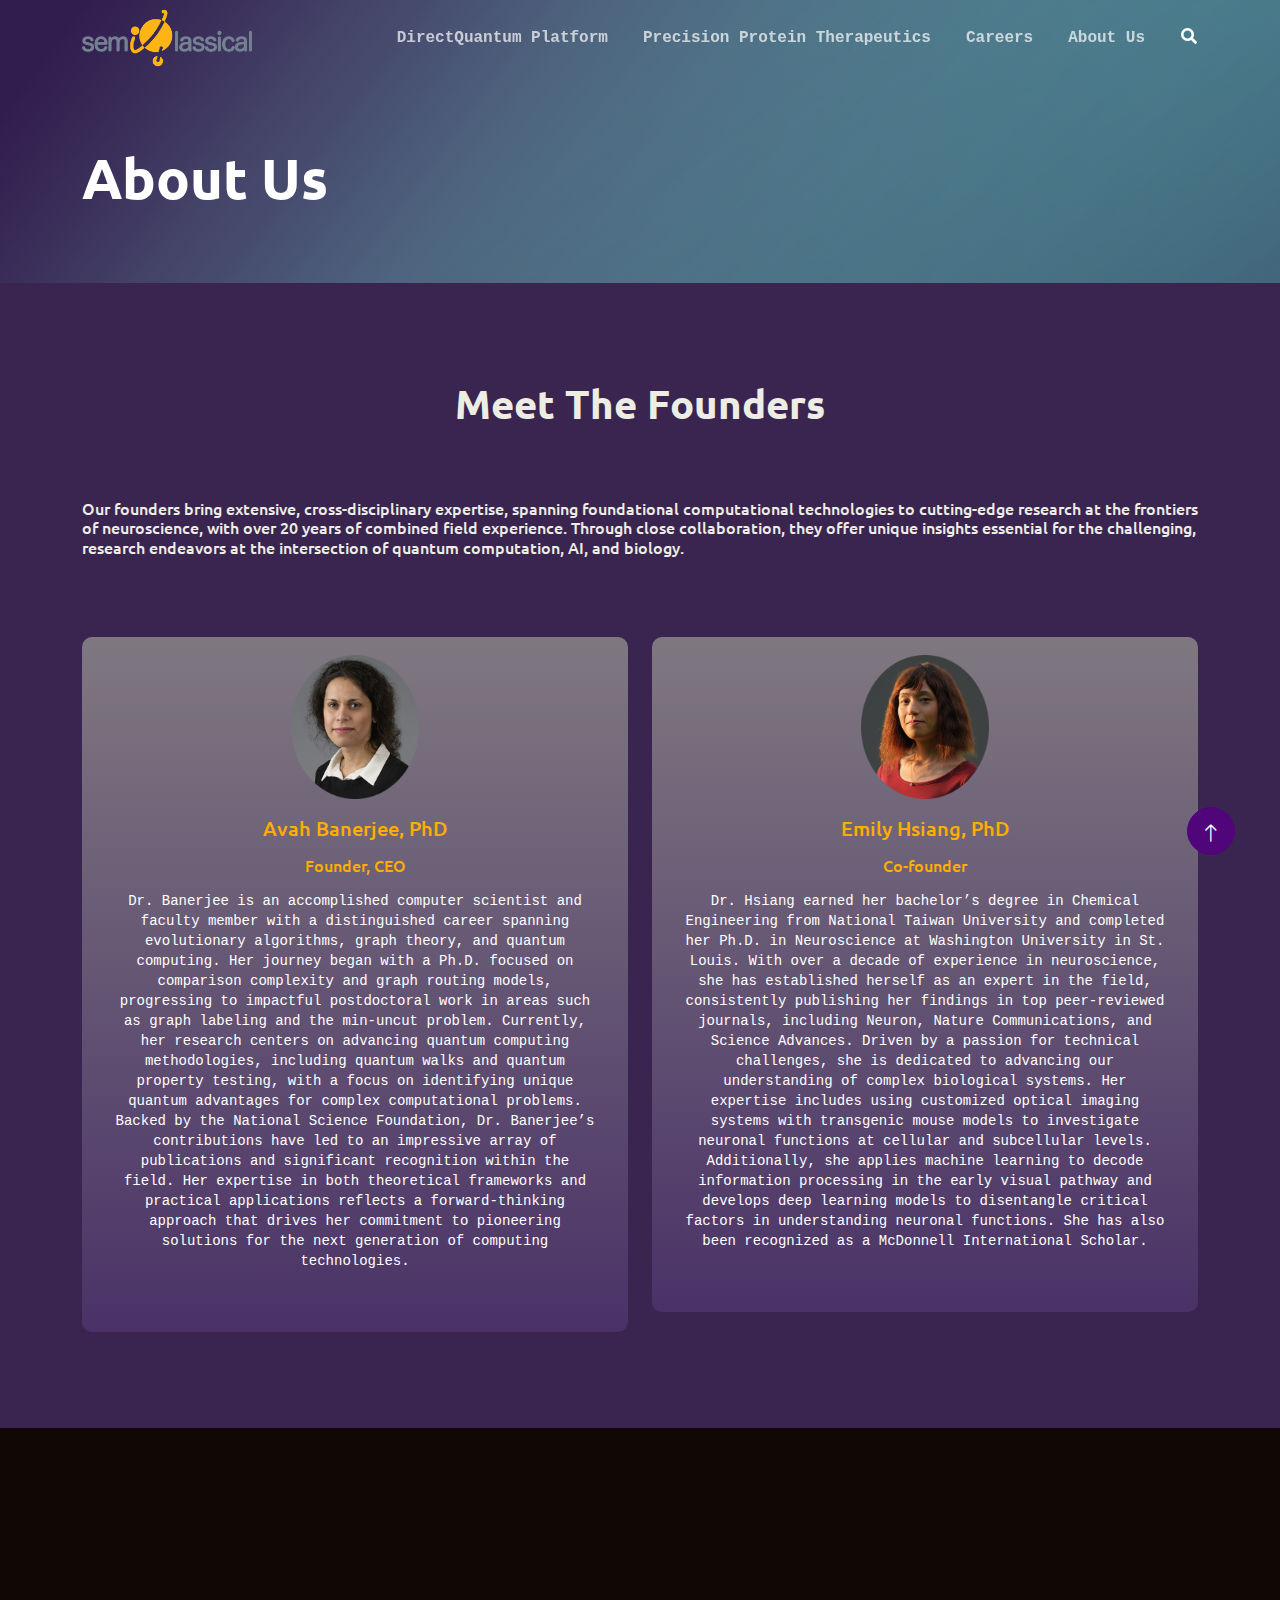
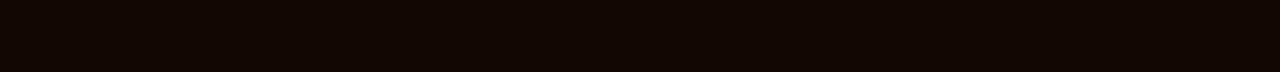
==== commit 9acf9c4b: "footer" ====
--- a/about-us.html
+++ b/about-us.html
@@ -468,71 +468,80 @@
     <!-- Newsletter End -->
 
 
-    <!-- Footer Start -->
-    <div class="container-fluid bg-dark text-white-50 footer pt-5">
-        <div class="container py-5">
-            <div class="row g-5">
-                <div class="col-md-6 col-lg-3 wow fadeIn" data-wow-delay="0.1s">
-                    <a href="index.html" class="d-inline-block mb-3">
-                        <h1 class="text-white">AI<span class="text-primary">.</span>Tech</h1>
-                    </a>
-                    <p class="mb-0">Tempor erat elitr rebum at clita. Diam dolor diam ipsum et tempor sit. Aliqu diam
-                        amet diam et eos labore. Clita erat ipsum et lorem et sit, sed stet no labore lorem sit. Sanctus
-                        clita duo justo et tempor</p>
-                </div>
-                <div class="col-md-6 col-lg-3 wow fadeIn" data-wow-delay="0.3s">
-                    <h5 class="text-white mb-4">Get In Touch</h5>
-                    <p><i class="fa fa-map-marker-alt me-3"></i>123 Street, New York, USA</p>
-                    <p><i class="fa fa-phone-alt me-3"></i>+012 345 67890</p>
-                    <p><i class="fa fa-envelope me-3"></i>info@example.com</p>
-                    <div class="d-flex pt-2">
-                        <a class="btn btn-outline-light btn-social" href=""><i class="fab fa-twitter"></i></a>
-                        <a class="btn btn-outline-light btn-social" href=""><i class="fab fa-facebook-f"></i></a>
-                        <a class="btn btn-outline-light btn-social" href=""><i class="fab fa-youtube"></i></a>
-                        <a class="btn btn-outline-light btn-social" href=""><i class="fab fa-instagram"></i></a>
-                        <a class="btn btn-outline-light btn-social" href=""><i class="fab fa-linkedin-in"></i></a>
-                    </div>
-                </div>
-                <div class="col-md-6 col-lg-3 wow fadeIn" data-wow-delay="0.5s">
-                    <h5 class="text-white mb-4">Popular Link</h5>
-                    <a class="btn btn-link" href="">About Us</a>
-                    <a class="btn btn-link" href="">Contact Us</a>
-                    <a class="btn btn-link" href="">Privacy Policy</a>
-                    <a class="btn btn-link" href="">Terms & Condition</a>
-                    <a class="btn btn-link" href="">Career</a>
-                </div>
-                <div class="col-md-6 col-lg-3 wow fadeIn" data-wow-delay="0.7s">
-                    <h5 class="text-white mb-4">Our Services</h5>
-                    <a class="btn btn-link" href="">Robotic Automation</a>
-                    <a class="btn btn-link" href="">Machine learning</a>
-                    <a class="btn btn-link" href="">Predictive Analysis</a>
-                    <a class="btn btn-link" href="">Data Science</a>
-                    <a class="btn btn-link" href="">Robot Technology</a>
-                </div>
-            </div>
-        </div>
-        <div class="container wow fadeIn" data-wow-delay="0.1s">
-            <div class="copyright">
-                <div class="row">
-                    <div class="col-md-6 text-center text-md-start mb-3 mb-md-0">
-                        &copy; <a class="border-bottom" href="#">Your Site Name</a>, All Right Reserved.
-
-                        <!--/*** This template is free as long as you keep the footer author’s credit link/attribution link/backlink. If you'd like to use the template without the footer author’s credit link/attribution link/backlink, you can purchase the Credit Removal License from "https://htmlcodex.com/credit-removal". Thank you for your support. ***/-->
-                        Designed By <a class="border-bottom" href="https://htmlcodex.com">HTML Codex</a>
-                    </div>
-                    <div class="col-md-6 text-center text-md-end">
-                        <div class="footer-menu">
-                            <a href="">Home</a>
-                            <a href="">Cookies</a>
-                            <a href="">Help</a>
-                            <a href="">FAQs</a>
-                        </div>
-                    </div>
-                </div>
-            </div>
-        </div>
-    </div>
-    <!-- Footer End -->
+ <!-- Footer Start -->
+    <!--<div class="container-fluid bg-dark text-white-50 footer pt-5">-->
+        <div class="container-fluid bg-dark text-white-50  custom-pt-5">
+            <div class="container">
+                <div class="row g-5">
+                    <div class="col-md-6 col-lg-4 wow fadeIn" data-wow-delay="0.1s">
+                        <a href="index.html" class="d-inline-block mb-3">
+                            <h1 class="text-white">semiqlassical, Inc.</h1>
+                        </a>
+                        <h5 class="text-white mb-4">Contact Info.</h5>
+                        <p><i class="fa fa-envelope me-3"></i><a href="mailto:info@semiqlassical.tech">info@semiqlassical.tech</a></p>
+    
+                        <!--<p class="mb-0">Tempor erat elitr rebum at clita. Diam dolor diam ipsum et tempor sit. Aliqu diam
+                            amet diam et eos labore. Clita erat ipsum et lorem et sit, sed stet no labore lorem sit. Sanctus
+                            clita duo justo et tempor</p>-->
+                    </div>
+                    <!--
+                    <div class="col-md-6 col-lg-3 wow fadeIn" data-wow-delay="0.3s">
+                        <h5 class="text-white mb-4">Get In Touch</h5>
+                        <p><i class="fa fa-map-marker-alt me-3"></i>123 Street, New York, USA</p>
+                        <p><i class="fa fa-phone-alt me-3"></i>+012 345 67890</p>
+                        <p><i class="fa fa-envelope me-3"></i>info@example.com</p>
+                        
+                        <div class="d-flex pt-2">
+                            <a class="btn btn-outline-light btn-social" href=""><i class="fab fa-twitter"></i></a>
+                            <a class="btn btn-outline-light btn-social" href=""><i class="fab fa-facebook-f"></i></a>
+                            <a class="btn btn-outline-light btn-social" href=""><i class="fab fa-youtube"></i></a>
+                            <a class="btn btn-outline-light btn-social" href=""><i class="fab fa-instagram"></i></a>
+                            <a class="btn btn-outline-light btn-social" href=""><i class="fab fa-linkedin-in"></i></a>
+                        </div>
+                    </div>-->
+                    <!--
+                    <div class="col-md-6 col-lg-3 wow fadeIn" data-wow-delay="0.5s">
+                        <h5 class="text-white mb-4">Popular Link</h5>
+                        <a class="btn btn-link" href="">About Us</a>
+                        <a class="btn btn-link" href="">Contact Us</a>
+                        <a class="btn btn-link" href="">Privacy Policy</a>
+                        <a class="btn btn-link" href="">Terms & Condition</a>
+                        <a class="btn btn-link" href="">Career</a>
+                    </div>-->
+                    <!--
+                    <div class="col-md-6 col-lg-3 wow fadeIn" data-wow-delay="0.7s">
+                        <h5 class="text-white mb-4">Our Services</h5>
+                        <a class="btn btn-link" href="">Robotic Automation</a>
+                        <a class="btn btn-link" href="">Machine learning</a>
+                        <a class="btn btn-link" href="">Predictive Analysis</a>
+                        <a class="btn btn-link" href="">Data Science</a>
+                        <a class="btn btn-link" href="">Robot Technology</a>
+                    </div>-->
+                </div>
+            </div>
+            <div class="container wow fadeIn"  data-wow-delay="0.1s">
+                <div class="copyright">
+                    <div class="row">
+                        <div class="col-md-6 text-center text-md-start mb-3 mb-md-0">
+                            &copy; <a class="border-bottom" href="#">2024 semiqlassical, Inc</a>, All Right Reserved.
+    
+                            <!--/*** This template is free as long as you keep the footer author’s credit link/attribution link/backlink. If you'd like to use the template without the footer author’s credit link/attribution link/backlink, you can purchase the Credit Removal License from "https://htmlcodex.com/credit-removal". Thank you for your support. ***/
+                            Designed By <a class="border-bottom" href="https://htmlcodex.com">HTML Codex</a>-->
+                        </div>
+                        <!--
+                        <div class="col-md-6 text-center text-md-end">
+                            <div class="footer-menu">
+                                <a href="">Home</a>
+                                <a href="">Cookies</a>
+                                <a href="">Help</a>
+                                <a href="">FAQs</a>
+                            </div>
+                        </div>-->
+                    </div>
+                </div>
+            </div>
+        </div>
+        <!-- Footer End -->
 
 
     <!-- Back to Top -->
--- a/css/custom.css
+++ b/css/custom.css
@@ -66,7 +66,7 @@
 .custom-service-item {
     position: relative;
     padding: 45px 30px;
-    background: linear-gradient(to bottom, #9d39a1, #4a3267);
+    background: linear-gradient(to bottom, #3982a1, #4a3267);
     transition: .5s;
 }
 
@@ -106,4 +106,6 @@
 
 body{margin:0;font-family:monospace;font-size:1rem;font-weight:600;line-height:1.5;color:#dfdada;background-color:#ffffff;-webkit-text-size-adjust:100%;-webkit-tap-highlight-color:rgba(0,0,0,0) !important}
 
-.h1 { font-family: monospace; font-size: 1px; font-style: normal; font-variant: normal; font-weight: 700; line-height: 1.1px; !important;} h3 { font-family: monospace; font-size: 14px; font-style: normal; font-variant: normal; font-weight: 700; line-height: 15.4px; } p { font-family: monospace; font-size: 14px; font-style: normal; font-variant: normal; font-weight: 400; line-height: 20px; !important;} blockquote { font-family: monospace; font-size: 21px; font-style: normal; font-variant: normal; font-weight: 400; line-height: 30px; } pre { font-family: monospace; font-size: 13px; font-style: normal; font-variant: normal; font-weight: 400; line-height: 18.5714px; }+.h1 { font-family: monospace; font-size: 1px; font-style: normal; font-variant: normal; font-weight: 700; line-height: 1.1px; !important;} h3 { font-family: monospace; font-size: 14px; font-style: normal; font-variant: normal; font-weight: 700; line-height: 15.4px; } p { font-family: monospace; font-size: 14px; font-style: normal; font-variant: normal; font-weight: 400; line-height: 20px; !important;} blockquote { font-family: monospace; font-size: 21px; font-style: normal; font-variant: normal; font-weight: 400; line-height: 30px; } pre { font-family: monospace; font-size: 13px; font-style: normal; font-variant: normal; font-weight: 400; line-height: 18.5714px; }
+
+.custom-pt-5{padding-top:1rem !important}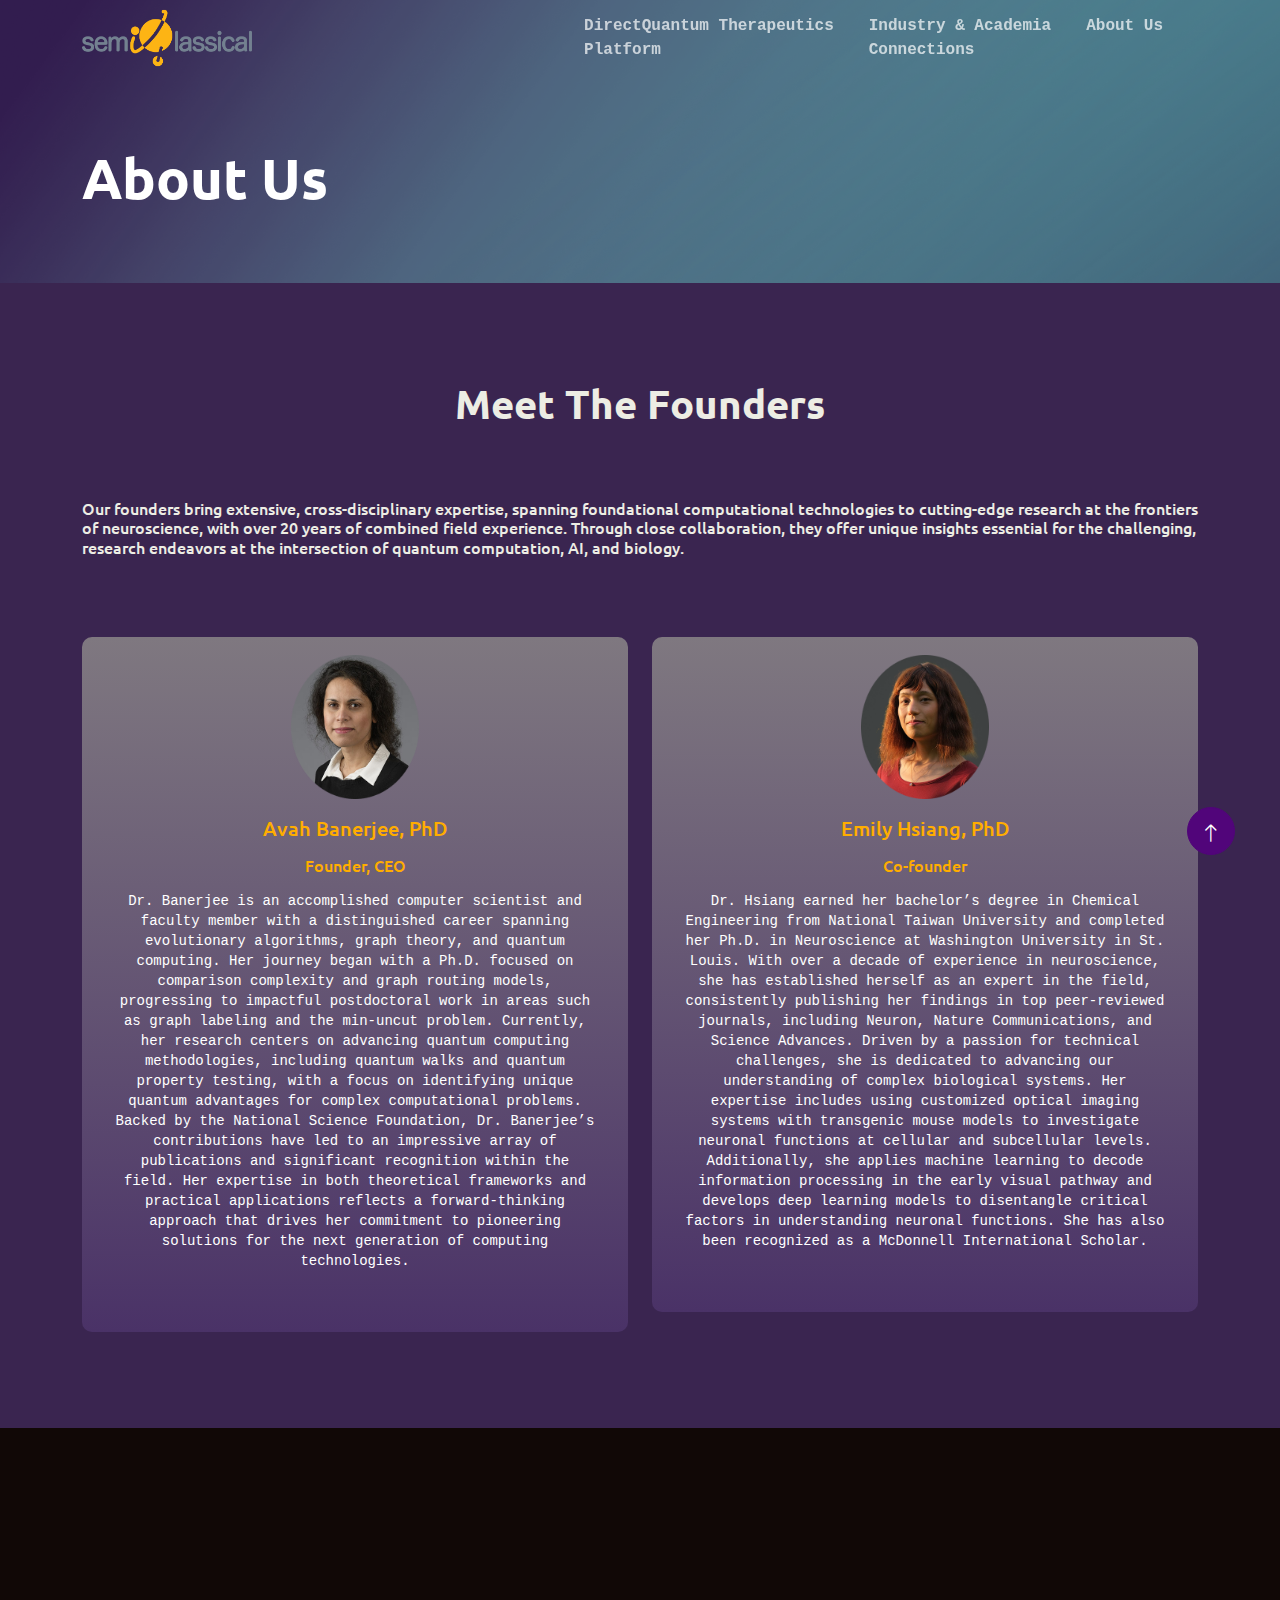
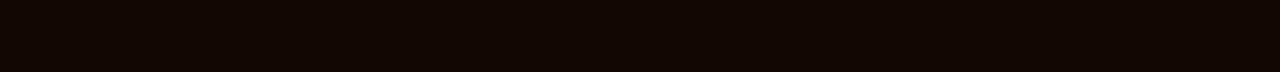
==== commit 7fad6ed1: "kkk" ====
--- a/about-us.html
+++ b/about-us.html
@@ -57,13 +57,14 @@
                 </button>
                 <div class="collapse navbar-collapse" id="navbarCollapse">
                     <div class="navbar-nav ms-auto">
-                        <a href="directquantum-platform.html" class="nav-item nav-link">DirectQuantum Platform</a>
-                        <a href="ppt.html" class="nav-item nav-link">Precision Protein Therapeutics</a>
-                        <a href="careers.html" class="nav-item nav-link">Careers</a>
+                        <a href="directquantum-platform.html" class="nav-item nav-link">DirectQuantum Therapeutics <br> Platform</a>
+                        <!--<a href="ppt.html" class="nav-item nav-link">Precision Protein Therapeutics</a>-->
+                        <!--<a href="careers.html" class="nav-item nav-link">Careers</a>-->
+                        <a href="contact.html" class="nav-item nav-link">Industry & Academia <br> Connections</a>
                         <a href="about-us.html" class="nav-item nav-link">About Us</a>
                     </div>
-                    <butaton type="button" class="btn text-white p-0 d-none d-lg-block" data-bs-toggle="modal"
-                        data-bs-target="#searchModal"><i class="fa fa-search"></i></butaton>
+                    <!--<butaton type="button" class="btn text-white p-0 d-none d-lg-block" data-bs-toggle="modal"
+                        data-bs-target="#searchModal"><i class="fa fa-search"></i></butaton>-->
                 </div>
             </nav>
         </div>
--- a/css/custom.css
+++ b/css/custom.css
@@ -104,6 +104,10 @@
     background: rgba(232, 9, 39, 0.025);
 }
 
+.text-align-full-length{
+    text-align: justify !important;
+}
+
 body{margin:0;font-family:monospace;font-size:1rem;font-weight:600;line-height:1.5;color:#dfdada;background-color:#ffffff;-webkit-text-size-adjust:100%;-webkit-tap-highlight-color:rgba(0,0,0,0) !important}
 
 .h1 { font-family: monospace; font-size: 1px; font-style: normal; font-variant: normal; font-weight: 700; line-height: 1.1px; !important;} h3 { font-family: monospace; font-size: 14px; font-style: normal; font-variant: normal; font-weight: 700; line-height: 15.4px; } p { font-family: monospace; font-size: 14px; font-style: normal; font-variant: normal; font-weight: 400; line-height: 20px; !important;} blockquote { font-family: monospace; font-size: 21px; font-style: normal; font-variant: normal; font-weight: 400; line-height: 30px; } pre { font-family: monospace; font-size: 13px; font-style: normal; font-variant: normal; font-weight: 400; line-height: 18.5714px; }
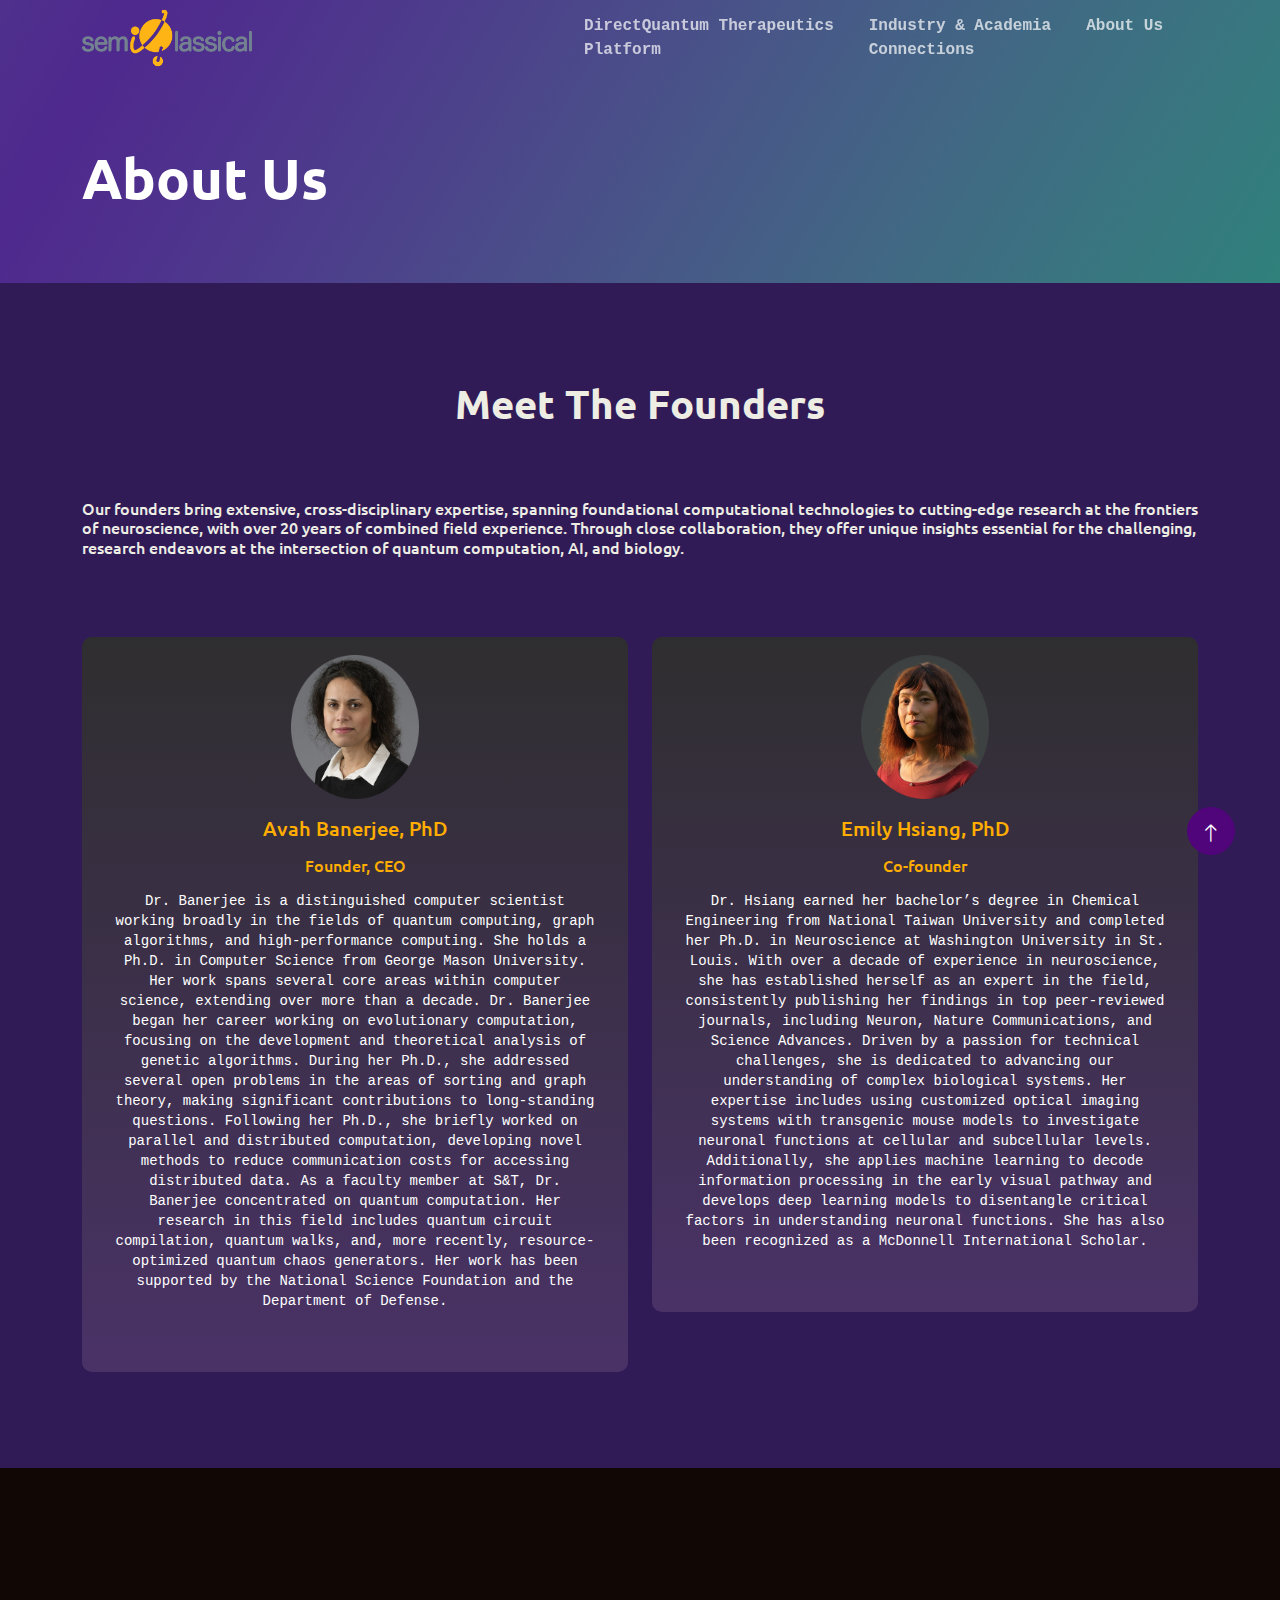
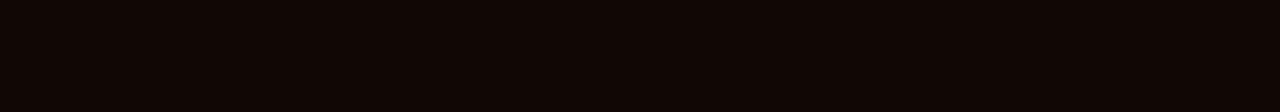
==== commit a0509c84: "jj" ====
--- a/about-us.html
+++ b/about-us.html
@@ -384,7 +384,9 @@
                                                 <h5 class="mb-3 text-logo-yellow">Avah Banerjee, PhD</h5>
                                             </a>
                                             <h6 class="mb-3 text-logo-yellow">Founder, CEO</h6>
-                                            <p class="text-white">Dr. Banerjee is an accomplished computer scientist and faculty member with a distinguished career spanning evolutionary algorithms, graph theory, and quantum computing. Her journey began with a Ph.D. focused on comparison complexity and graph routing models, progressing to impactful postdoctoral work in areas such as graph labeling and the min-uncut problem. Currently, her research centers on advancing quantum computing methodologies, including quantum walks and quantum property testing, with a focus on identifying unique quantum advantages for complex computational problems. Backed by the National Science Foundation, Dr. Banerjee’s contributions have led to an impressive array of publications and significant recognition within the field. Her expertise in both theoretical frameworks and practical applications reflects a forward-thinking approach that drives her commitment to pioneering solutions for the next generation of computing technologies.</p>
+                                            <p class="text-white">Dr. Banerjee is a distinguished computer scientist working broadly in the fields of quantum computing, graph algorithms, and high-performance computing. She holds a Ph.D. in Computer Science from George Mason University. Her work spans several core areas within computer science, extending over more than a decade.
+                                                Dr. Banerjee began her career working on evolutionary computation, focusing on the development and theoretical analysis of genetic algorithms. During her Ph.D., she addressed several open problems in the areas of sorting and graph theory, making significant contributions to long-standing questions. Following her Ph.D., she briefly worked on parallel and distributed computation, developing novel methods to reduce communication costs for accessing distributed data.
+                                                As a faculty member at S&T, Dr. Banerjee concentrated on quantum computation. Her research in this field includes quantum circuit compilation, quantum walks, and, more recently, resource-optimized quantum chaos generators. Her work has been supported by the National Science Foundation and the Department of Defense.</p>
                                             <!--<a class="btn px-3 mt-auto mx-auto" href="">Read More</a>-->
                                         </div>
                                     </div>
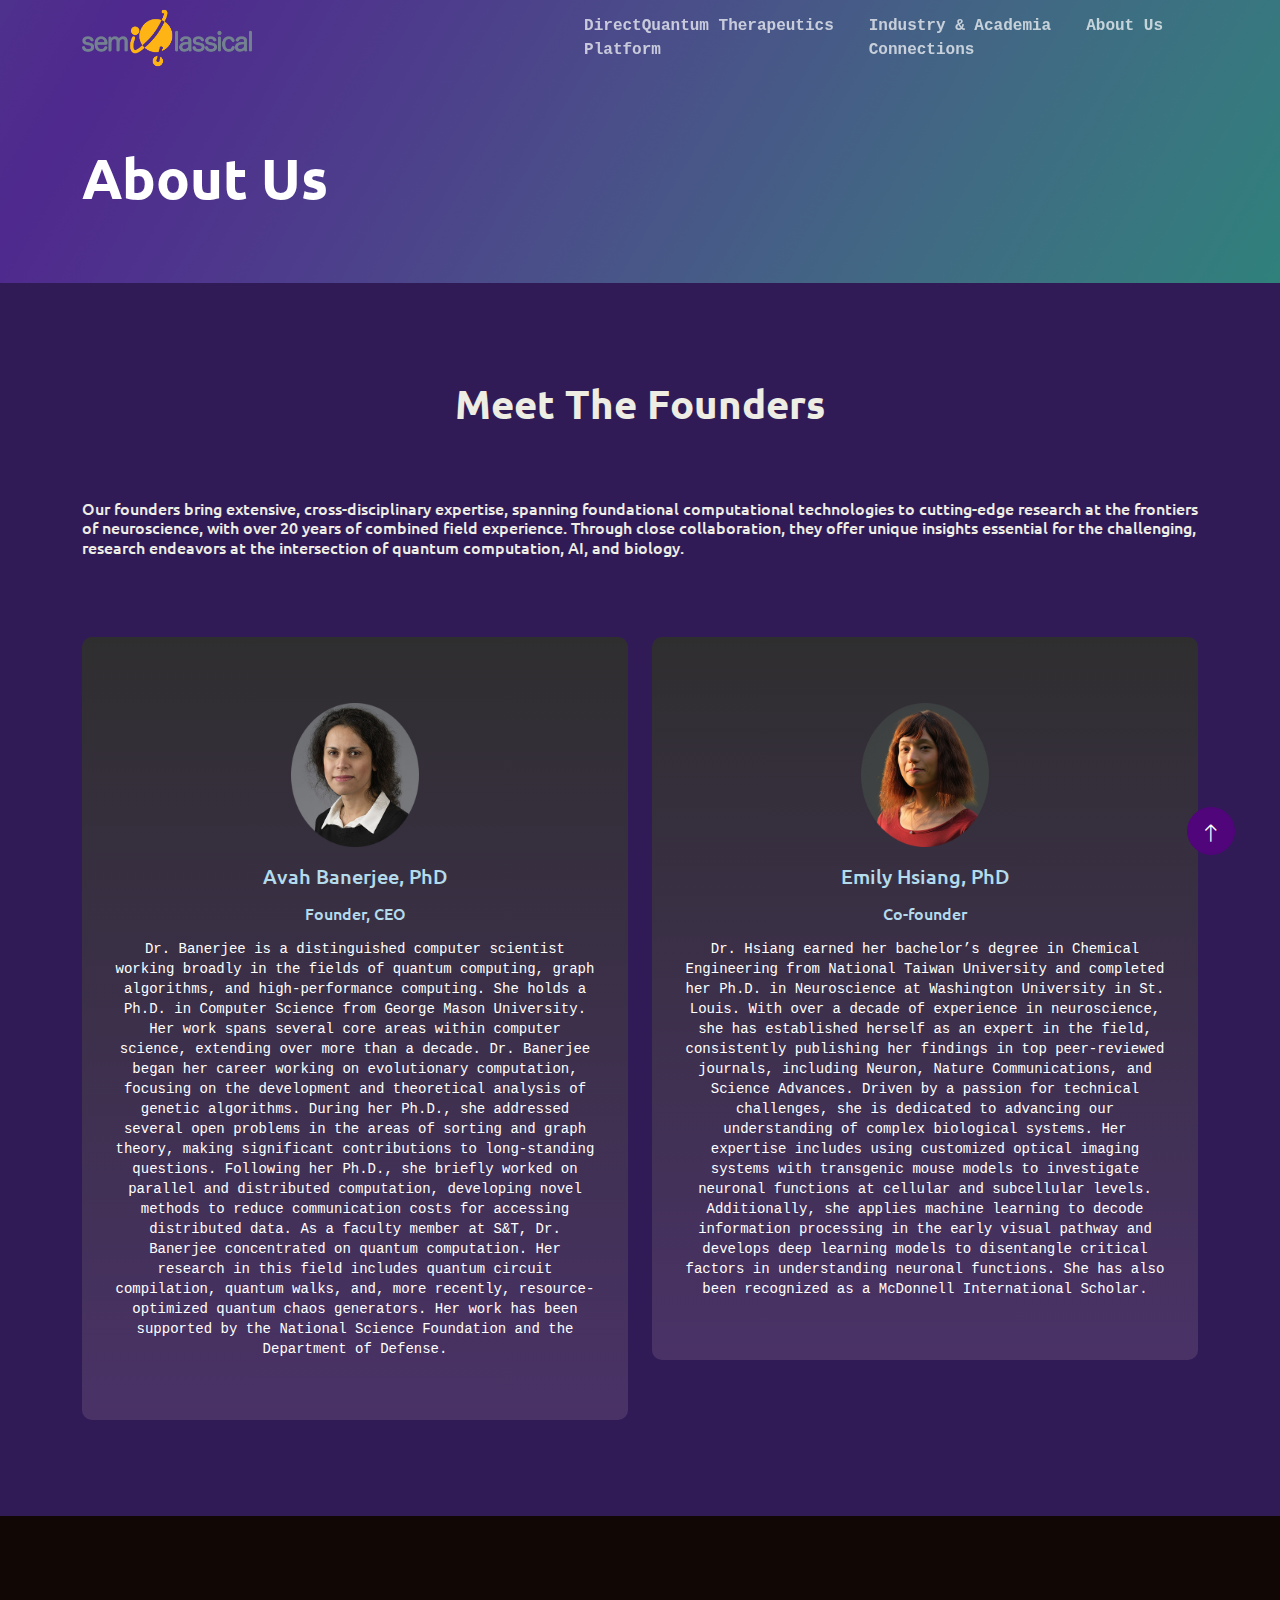
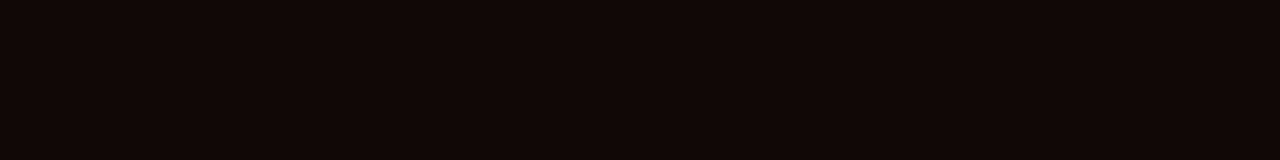
==== commit e1b51c0e: "kllo" ====
--- a/about-us.html
+++ b/about-us.html
@@ -375,6 +375,7 @@
                                 <div class="row g-4">
                                     <div class="col-12 wow fadeIn" data-wow-delay="0.5s">
                                         <div class="bio-service-item d-flex flex-column justify-content-center text-center rounded">
+                                            <br><br>
                                             <div class="bio-service-icon btn-square">
                                                 <!--<i class="fa fa-react fa-2x" style="color: #ffaa00;"></i>-->
                                                 <img src="img/ab-cropped.png" alt="Atom Icon" style="width: 8em; height: 9em;">
@@ -412,6 +413,7 @@
                                 <div class="row g-4">
                                     <div class="col-12 wow fadeIn" data-wow-delay="0.5s">
                                         <div class="bio-service-item d-flex flex-column justify-content-center text-center rounded">
+                                            <br><br>
                                             <div class="bio-service-icon btn-square">
                                                 <!--<i class="fa fa-react fa-2x" style="color: #ffaa00;"></i>-->
                                                 <img src="img/eh-cropped.png" alt="Atom Icon" style="width: 8em; height: 9em;">
--- a/css/custom.css
+++ b/css/custom.css
@@ -17,7 +17,7 @@
 }
 
 .text-logo-yellow {
-    color: #ffad00;
+    color: #b4dbeb;
 }
 
 .index-bg-match-dark {
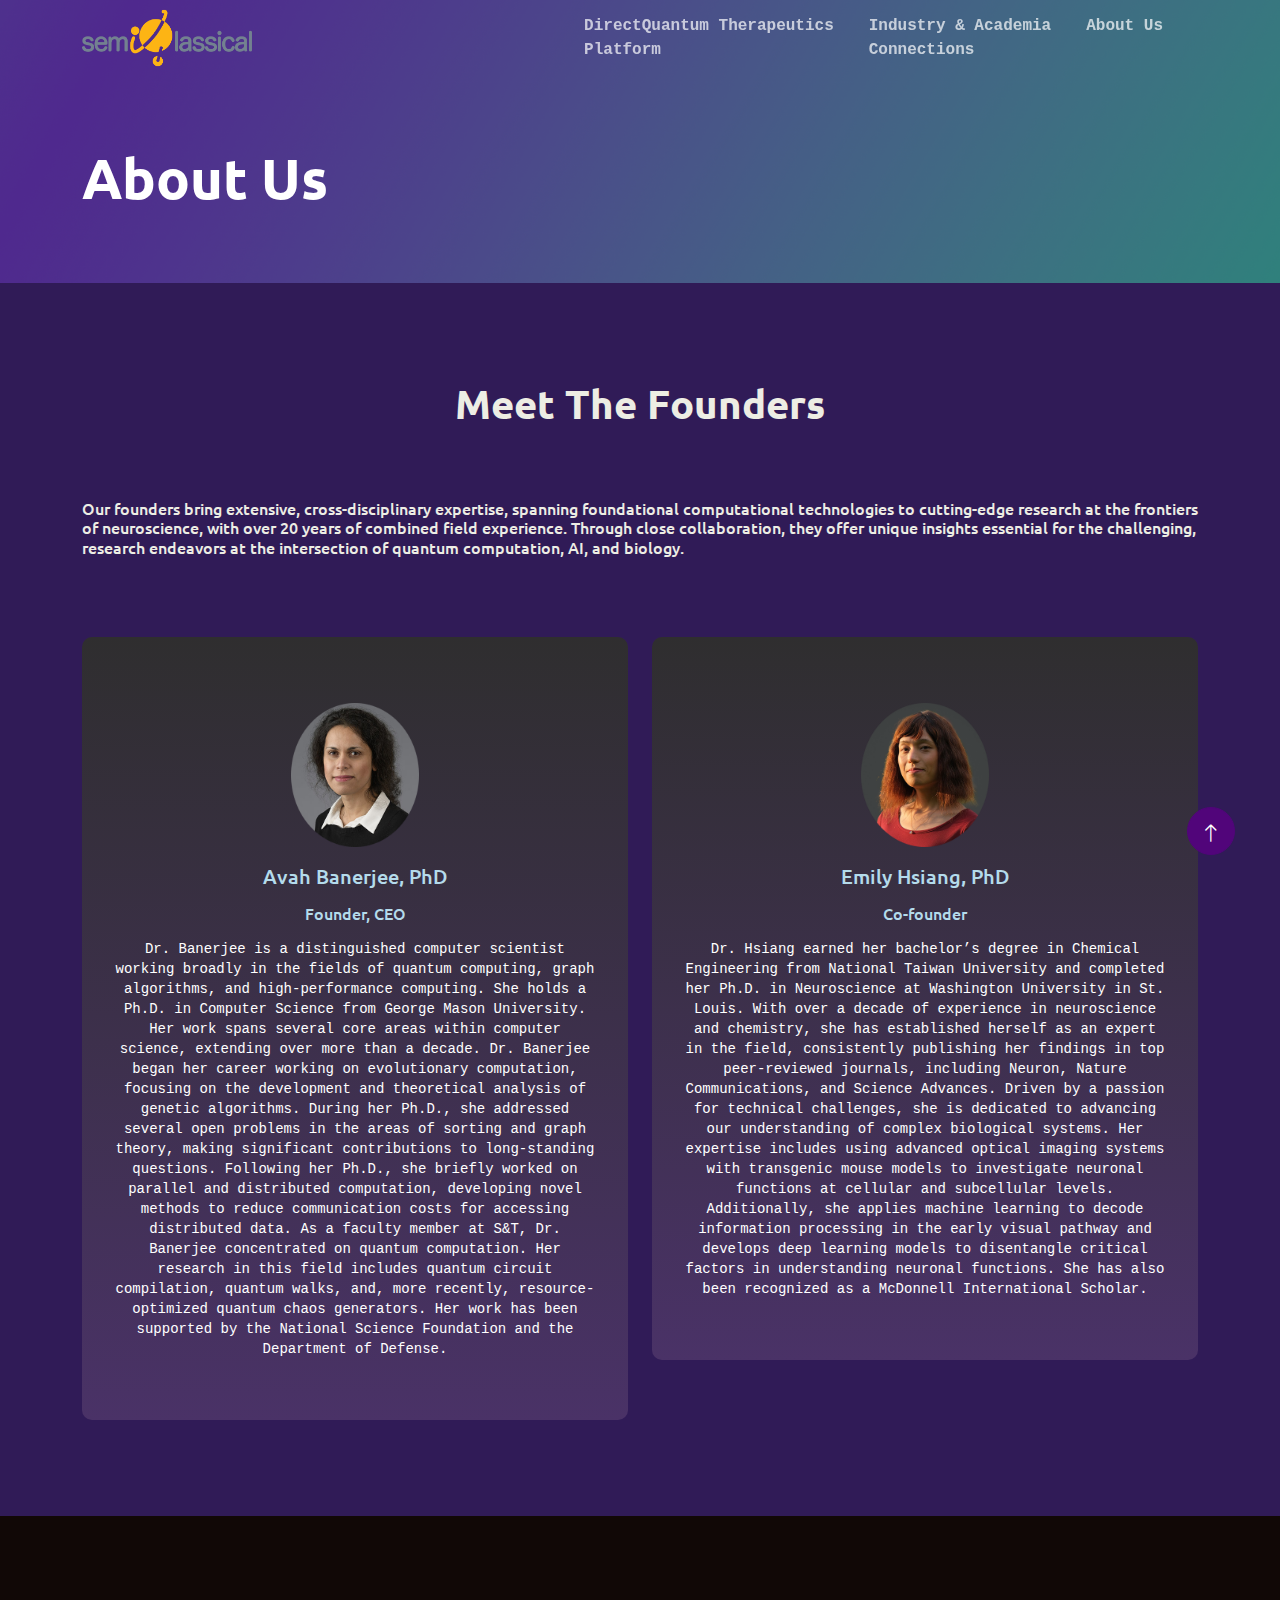
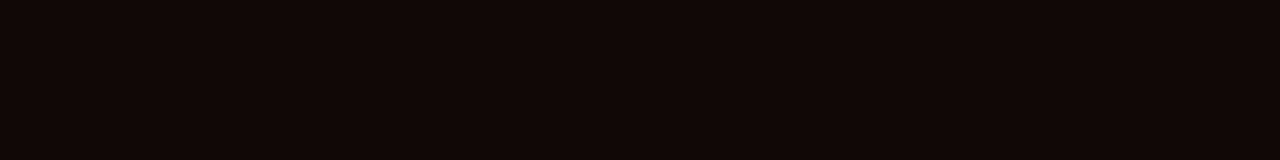
==== commit a39c41ef: "wording link" ====
--- a/about-us.html
+++ b/about-us.html
@@ -419,11 +419,23 @@
                                                 <img src="img/eh-cropped.png" alt="Atom Icon" style="width: 8em; height: 9em;">
                                             </div>
                                             <br>
-                                            <a href="http://www.avahbanerjee.com" target="_blank">
+                                            <!--<a href="http://www.avahbanerjee.com" target="_blank">-->
                                                 <h5 class="mb-3 text-logo-yellow">Emily Hsiang, PhD</h5>
                                             </a>
                                             <h6 class="mb-3 text-logo-yellow">Co-founder</h6>
-                                            <p class="text-white">Dr. Hsiang earned her bachelor’s degree in Chemical Engineering from National Taiwan University and completed her Ph.D. in Neuroscience at Washington University in St. Louis. With over a decade of experience in neuroscience, she has established herself as an expert in the field, consistently publishing her findings in top peer-reviewed journals, including Neuron, Nature Communications, and Science Advances. Driven by a passion for technical challenges, she is dedicated to advancing our understanding of complex biological systems. Her expertise includes using customized optical imaging systems with transgenic mouse models to investigate neuronal functions at cellular and subcellular levels. Additionally, she applies machine learning to decode information processing in the early visual pathway and develops deep learning models to disentangle critical factors in understanding neuronal functions. She has also been recognized as a McDonnell International Scholar.</p>
+                                            <p class="text-white">Dr. Hsiang earned her bachelor’s degree in Chemical Engineering
+                                                 from National Taiwan University and completed her Ph.D. in Neuroscience at Washington
+                                                  University in St. Louis. With over a decade of experience in neuroscience and chemistry,
+                                                   she has established herself as an expert in the field, consistently publishing her 
+                                                   findings in top peer-reviewed journals, including Neuron, Nature Communications, 
+                                                   and Science Advances. Driven by a passion for technical challenges, she is dedicated 
+                                                   to advancing our understanding of complex biological systems. Her expertise includes
+                                                    using advanced optical imaging systems with transgenic mouse models to investigate
+                                                     neuronal functions at cellular and subcellular levels. Additionally, she applies 
+                                                     machine learning to decode information processing in the early visual pathway and 
+                                                     develops deep learning models to disentangle critical factors in understanding 
+                                                     neuronal functions. She has also been recognized as a McDonnell International
+                                                      Scholar.</p>
                                             <!--<a class="btn px-3 mt-auto mx-auto" href="">Read More</a>-->
                                         </div>
                                     </div>
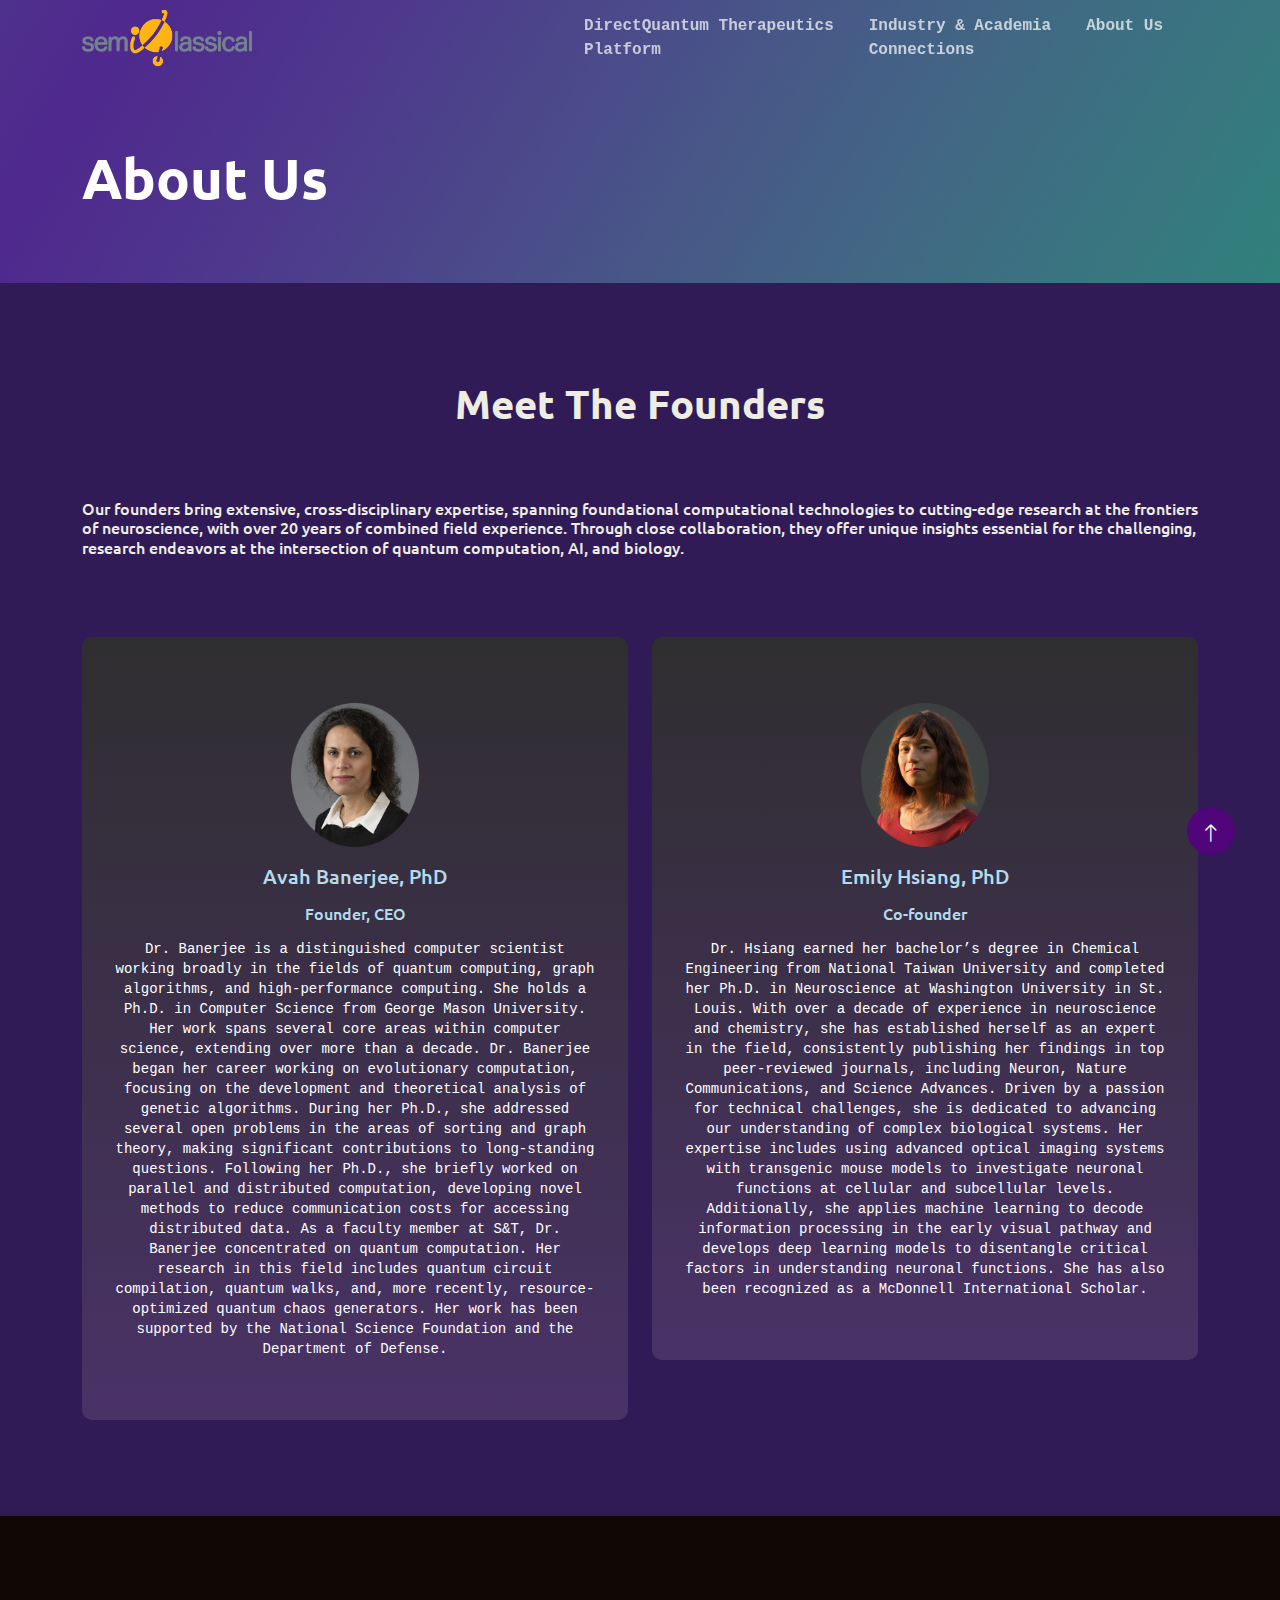
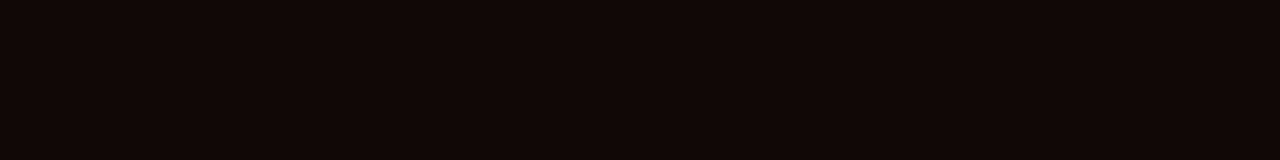
==== commit c92a885c: "favicon" ====
--- a/about-us.html
+++ b/about-us.html
@@ -9,7 +9,7 @@
     <meta content="" name="description">
 
     <!-- Favicon -->
-    <link href="img/favicon.ico" rel="icon">
+    <link href="img/logo-tiny.png" type="image/png" rel="icon">
 
     <!-- Google Web Fonts -->
     <link rel="preconnect" href="https://fonts.googleapis.com">
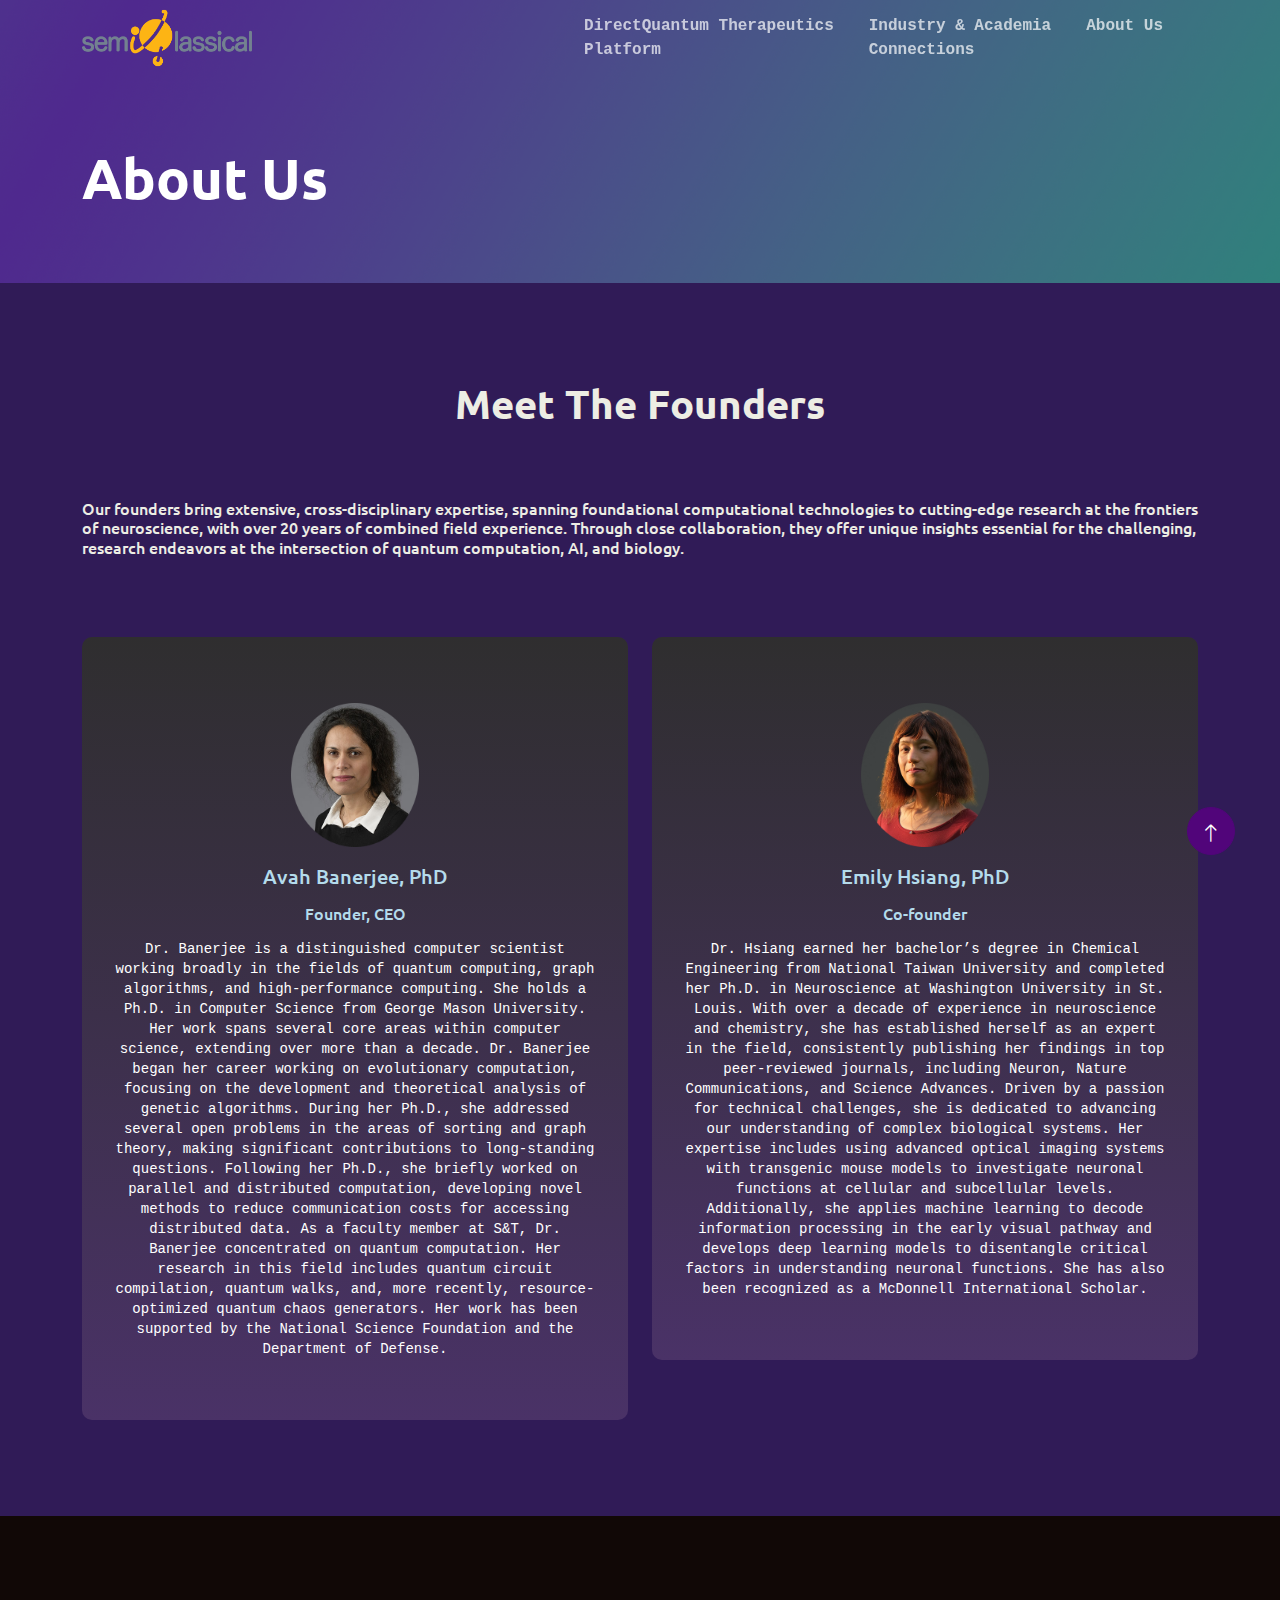
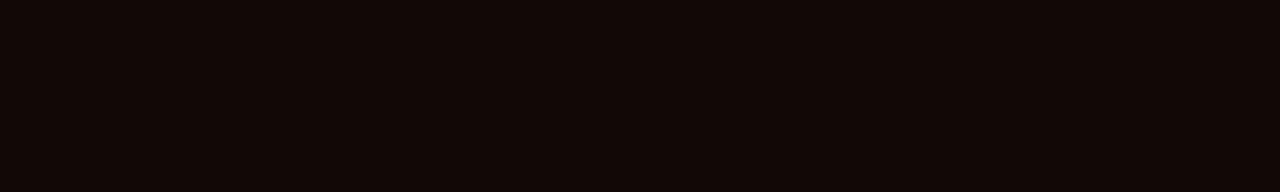
==== commit 03790db2: "jk" ====
--- a/about-us.html
+++ b/about-us.html
@@ -493,6 +493,7 @@
                     <div class="col-md-6 col-lg-4 wow fadeIn" data-wow-delay="0.1s">
                         <a href="index.html" class="d-inline-block mb-3">
                             <h1 class="text-white">semiqlassical, Inc.</h1>
+                            <h5 class="text-white">Berkeley, CA</h5>
                         </a>
                         <h5 class="text-white mb-4">Contact Info.</h5>
                         <p><i class="fa fa-envelope me-3"></i><a href="mailto:info@semiqlassical.tech">info@semiqlassical.tech</a></p>
